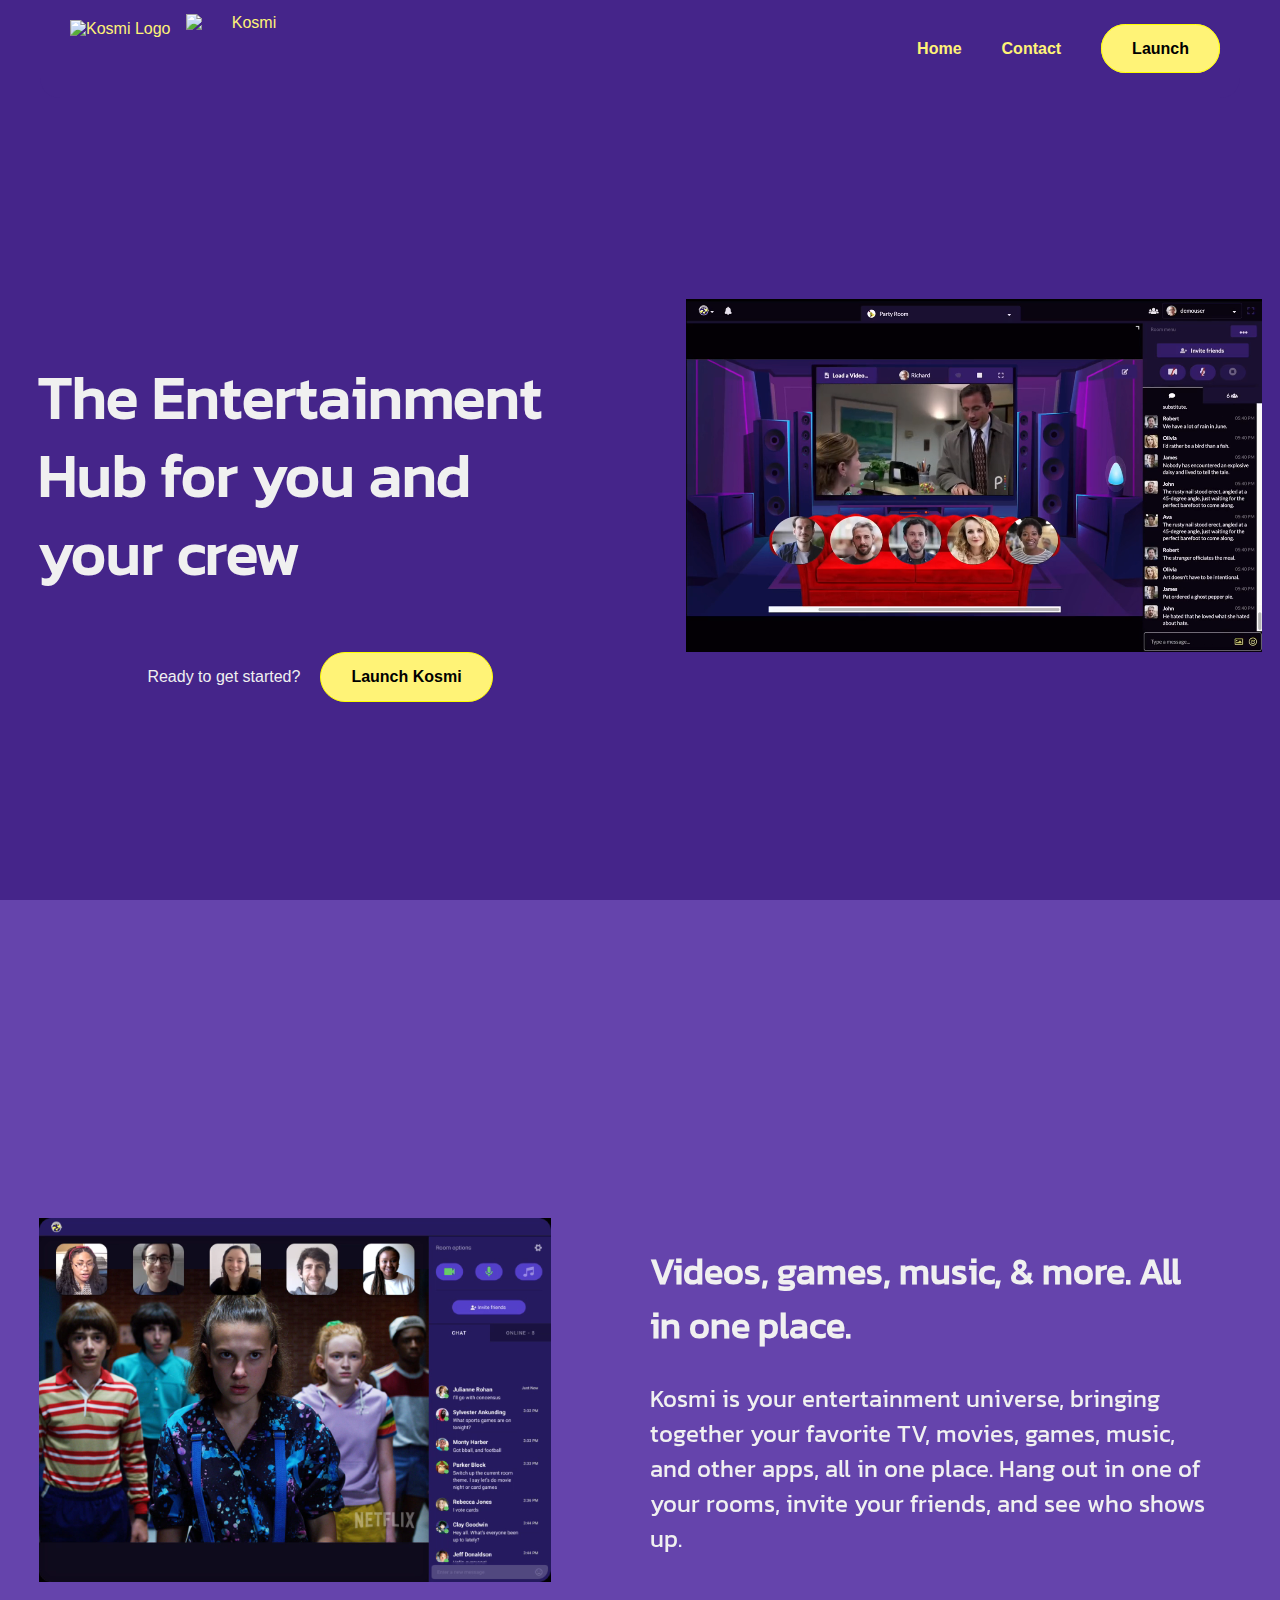
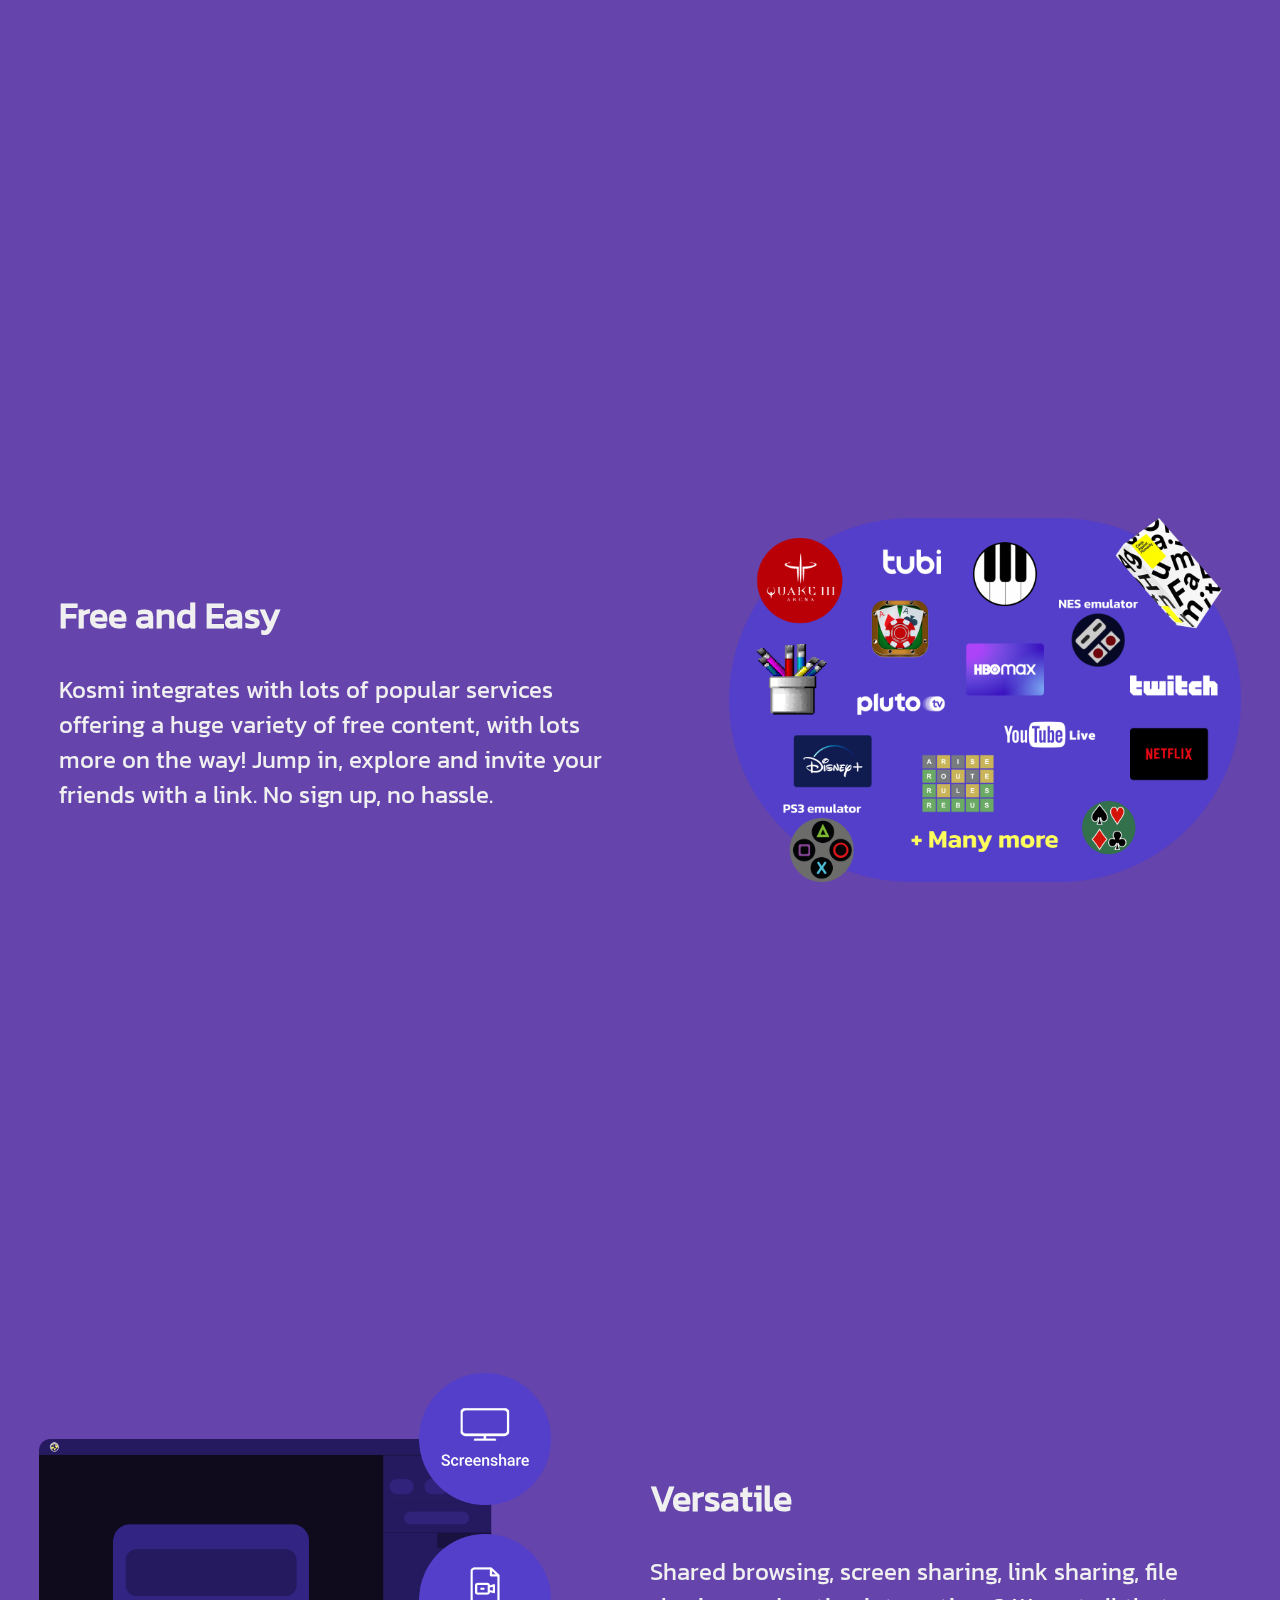
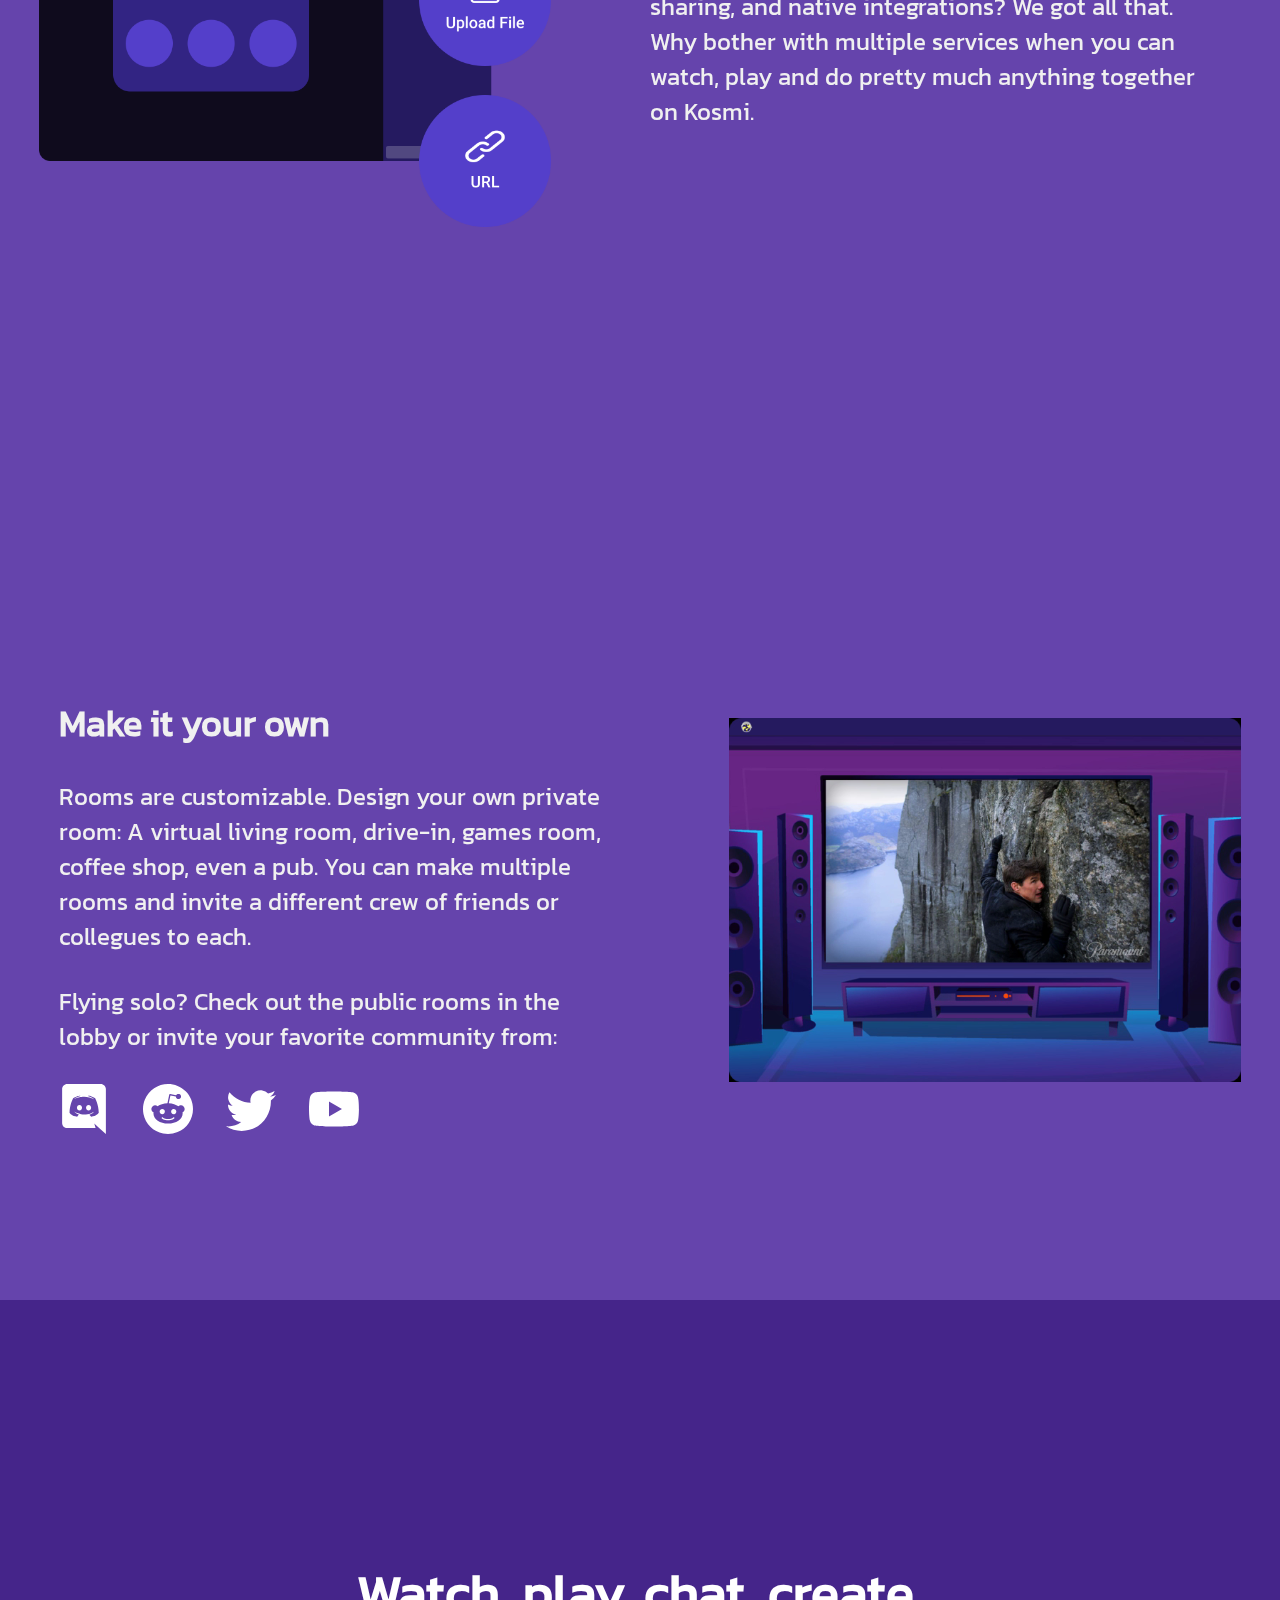
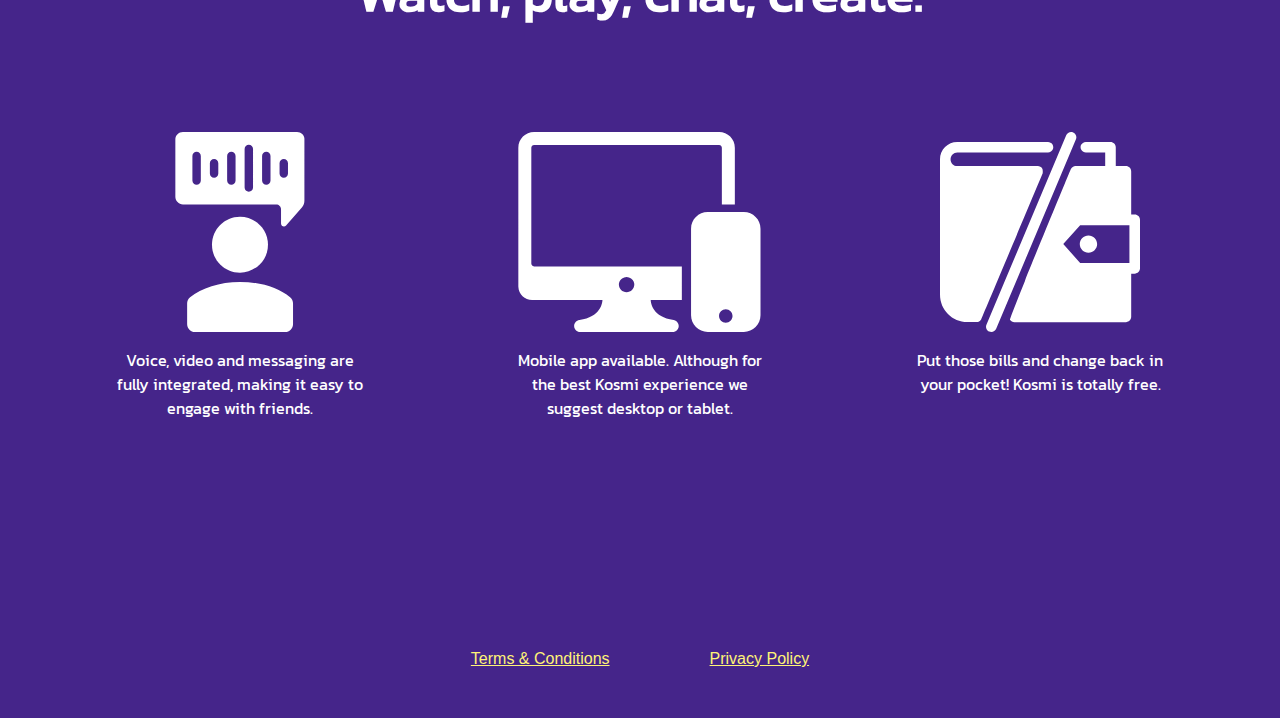
==== index.html @ 39994e56 "add campaign tracking" ====
<!doctype html>
<html lang="en">

<head>
    <meta charset="utf-8">
    <meta name="viewport" content="width=device-width,initial-scale=1,maximum-scale=1" />
    <title>Kosmi</title>
    <link rel="icon" type="image/svg" href="assets/favicon.png" />
    <meta name="description" content="Online Hangouts Made Easy" />
    <meta property="og:url"                content="https://kosmi.io/" />
    <meta property="og:title"              content="Kosmi - Online Hangouts Made Easy" />
    <meta property="og:description"        content="Watch videos together, play games, or simply chat with friends or strangers all from within your browser!" />
    <meta property="og:image"              content="https://kosmi.io/assets/kosmisocial.png" />
    <script>
        window.onresize = function() {
            let vh = window.innerHeight * 0.01;
            document.documentElement.style.setProperty('--vh', `${vh}px`);
        }
        window.onresize();
    </script>

    <link href="style.css" rel="stylesheet">
</head>

<body>
    <header>
        <a href="/#main" class="logoWrapper">
        <img class="logo" src="assets/kosmihead.svg" alt="Kosmi Logo"/>
        <img class="logoText" src="assets/kosmitext.svg" alt="Kosmi"/>
    </a>
        <nav>
            <ul>
                <li class="hiddenMobile">
                    <a href="/#main">Home</a>
                </li>
                <li class="hiddenMobile">
                    <a href="/#contactScreen">Contact</a>
                </li>
                <li class="launchItem">
                    <a class="launchButton" rel="nofollow noopener" href="https://app.kosmi.io/">Launch</a>
                </li>
            </ul>
        </nav>
    </header>
    <section id="main">
      <div class="headerPlaceholder"></div>

      <div class="container">
        <div class="hero">
          <div class="sectionText">
            <h1>The Entertainment Hub for you and your crew</h1>
          </div>
          <video loop="true" autoplay playsinline muted src="/demo.mp4"></video>
        </div>

        <div class="getStarted">
          <div>
            <div>Ready to get started?</div>
            <a class="launchButton hiddenMobile" rel="nofollow noopener" href="https://app.kosmi.io/">Launch Kosmi</a>
          </div>
          <div></div>
        </div>
      </div>

    </section>

    <section class="info">
      <div class="headerPlaceholder"></div>

      <div class="container">
          <video loop="true" autoplay playsinline muted src="/assets/allinoneplace.mp4"></video>
          <div class="sectionText">
            <h2>Videos, games, music, & more. All in one place.</h2>
            <p>Kosmi is your entertainment universe, bringing together your favorite TV, movies, games, music, and other apps, all in one place. Hang out in one of your rooms, invite your friends, and see who shows up.</p>
          </div>
      </div>

    </section>

    <section class="info">
      <div class="headerPlaceholder"></div>

      <div class="container">
          <div class="sectionText">
            <h2>Free and Easy</h2>
            <p>Kosmi integrates with lots of popular services offering a huge variety of free content, with lots more on the way! Jump in, explore and invite your friends with a link. No sign up, no hassle.</p>
          </div>
          <img src="/assets/freeandeasy.png"/>
      </div>

    </section>

    <section class="info">
      <div class="headerPlaceholder"></div>

      <div class="container">
          <img src="/assets/versatile.png"/>
          <div class="sectionText">
            <h2>Versatile</h2>
            <p>Shared browsing, screen sharing, link sharing, file sharing, and native integrations? We got all that. Why bother with multiple services when you can watch, play and do pretty much anything together on Kosmi.</p>
          </div>
      </div>

    </section>

    <section class="info">
      <div class="headerPlaceholder"></div>

      <div class="container">
          <div class="sectionText">
            <h2>Make it your own</h2>
            <p>Rooms are customizable. Design your own private room: A virtual living room, drive-in, games room, coffee shop, even a pub. You can make multiple rooms and invite a different crew of friends or collegues to each.</p>
            <p>Flying solo? Check out the public rooms in the lobby or invite your favorite community from:</p>
            <div class="socialicons">
              <img src="/assets/discord.svg"/>
              <img src="/assets/reddit.svg"/>
              <img src="/assets/twitter.svg"/>
              <img src="/assets/youtube.svg"/>
            </div>
          </div>
          <video loop="true" autoplay playsinline muted src="/assets/makeityourown.mp4"></video>
      </div>

    </section>

    <section class="info" id="summary">
      <div class="headerPlaceholder"></div>

      <div class="container">
        <h2>Watch, play, chat, create.</h2>
        <div class="watchplaychatcreate">

          <div>
            <img src="/assets/messaging.svg"/>
            <p>Voice, video and messaging are fully integrated, making it easy to engage with friends.</p>
          </div>

          <div>
            <img src="/assets/computer-mobile.svg"/>
            <p>Mobile app available. Although for the best Kosmi experience we suggest desktop or tablet.</p>
          </div>

          <div>
            <img src="/assets/wallet.svg"/>
            <p>Put those bills and change back in your pocket! Kosmi is totally free.</p>
          </div>

        </div>
      </div>

    </section>

   <footer>
                <a class="legalLink" href="https://www.iubenda.com/terms-and-conditions/30233393">Terms & Conditions</a>
                <a class="legalLink" href="https://www.iubenda.com/privacy-policy/30233393/legal">Privacy Policy</a>
   </footer>

<script src="https://cdn.jsdelivr.net/npm/cookieconsent@3/build/cookieconsent.min.js" data-cfasync="false"></script>
<link rel="stylesheet" type="text/css" href="https://cdn.jsdelivr.net/npm/cookieconsent@3/build/cookieconsent.min.css" />

<script>
window.cookieconsent.initialise({
  "palette": {
    "popup": {
      "background": "#23195c"
    },
    "button": {
      "background": "#fff377"
    }
  }
});
</script>
<script async src="https://www.googletagmanager.com/gtag/js?id=UA-55048703-11"></script>
<script>
window.dataLayer = window.dataLayer || [];
function gtag(){dataLayer.push(arguments);}
gtag('js', new Date());
gtag('config', 'UA-55048703-11');
</script>

    <script>
        var c = new URL(location.href).searchParams.get("c");
        if(c) {
          document.querySelectorAll('[href="https://app.kosmi.io/"]').forEach(a => a.href = a.href + "?c=" + c);
        }
    </script>

</body>

</html>
---- style.css ----
/* kanit-regular - latin */
@font-face {
  font-family: 'Kanit';
  font-style: normal;
  font-weight: 400;
  src: url('../fonts/kanit-v11-latin-regular.eot'); /* IE9 Compat Modes */
  src: local(''),
       url('/assets/kanit-v11-latin-regular.eot?#iefix') format('embedded-opentype'), /* IE6-IE8 */
       url('/assets/kanit-v11-latin-regular.woff2') format('woff2'), /* Super Modern Browsers */
       url('/assets/kanit-v11-latin-regular.woff') format('woff'), /* Modern Browsers */
       url('/assets/kanit-v11-latin-regular.ttf') format('truetype'), /* Safari, Android, iOS */
       url('/assets/kanit-v11-latin-regular.svg#Kanit') format('svg'); /* Legacy iOS */
}

*,
*:before,
*:after {
  box-sizing: border-box;
  -moz-box-sizing: border-box;
  -webkit-box-sizing: border-box;
  -ms-box-sizing: border-box;
}

body {
  background-color: #45258a;
  margin: 0;
  padding: 0;
  font-family: roboto, sans-serif;
  min-height: 100%;
  min-width: 100%;
  max-height: 100%;
  max-width: 100%;
}

h1, h2 {
  font-family: 'Kanit', roboto, sans-serif;
  font-weight: 700;
}

section {
  -ms-scroll-snap-type: y mandatory;
  scroll-snap-type: y mandatory;
  height: 100vh;
  height: calc(var(--vh, 1vh) * 100);
}
.merch {
  position: absolute;
  left: 0;
  top: 100px;
  width: 217px;
  height: 51px;
}
.buymeacoffee {
  position: absolute;
  right: 0;
  top: 100px;
  width: 217px;
  height: 51px;
}

a {
  color: #fff377;
}

section {
  min-height: 100vh;
  min-height: calc(var(--vh, 1vh) * 100);
  min-height: -webkit-fill-available;
  display: -webkit-box;
  display: -ms-flexbox;
  display: flex;
  -webkit-box-orient: vertical;
  -webkit-box-direction: normal;
  -ms-flex-direction: column;
  flex-direction: column;
  max-width: 100%;
  text-align: center;
}

.container {
  display: -webkit-box;
  display: -ms-flexbox;
  display: flex;
  margin: auto;
  -webkit-box-align: start;
  -ms-flex-align: start;
  align-items: flex-start; /* new */
  width: 100%;
  flex-direction: column;
}

.container > img,
.container video {
  margin-top: auto;
  margin-bottom: auto;
  margin-right: auto;
}

.container > img.icon {
  max-height: 400px;
}

.container > img,
.container > noscript > img,
.container video {
  width: 40%;
  -webkit-transition: all 1s;
  -o-transition: all 1s;
  transition: all 1s;
  margin: auto;
}

#main .container video {
  width: 45%;
  -webkit-transition: all 1s;
  -o-transition: all 1s;
  transition: all 1s;
}

.container > noscript {
  width: 45%;
  margin-top: auto;
  margin-bottom: auto;
  margin-left: auto;
}

.container > noscript > img {
  width: 100%;
}

.container > img:hover,
noscript > img:hover {
  -webkit-transform: none !important;
  -ms-transform: none !important;
  transform: none !important;
}

.container {
  flex-direction: row;
}

#main .container {
  flex-direction: column;
}

.sectionText {
  font-family: 'Kanit', roboto, sans-serif;
  text-align: left;
  margin-right: 50px;
  color: #f0f0f0;
  margin-left: auto;
  max-width: 600px;
  width: 50%;
  padding: 20px;
  margin-top: auto;
  margin-bottom: auto;
  -webkit-box-orient: vertical;
  -webkit-box-direction: normal;
  -ms-flex-direction: column;
  flex-direction: column;
  font-size: 24px;
  word-wrap: break-word;
}

.sectionText p {
  margin-top: 10px;
  margin-bottom: 30px;
}

.sectionText h1 {
  font-size: 60px;
  
  line-height: 1.3;
}

.sectionText h1 img {
  width: 42px;
  height: 42px;
  vertical-align: bottom;
  margin: 10px !important;
  margin-bottom: 2px;
}
.sectionText h1 img.youtube {
  height: 30px;
}

.dropdown {
  display: none;
  position: fixed;
  padding-top: 10px;
}
.dropdown ul {
  background-color: green;
  height: 320px;
  margin-top: 0px;
  list-style-type: none;
  padding: 0px;
  width: 150px;
  border-radius: 5px;
  background-color: rgba(0, 0, 0, 0.7);
  overflow: hidden;
}
.dropdown li {
  float: none;
  margin: 0px;
  padding: 6px;
}

.dropdownTrigger:hover .dropdown {
  display: block;
}

img.icon {
  -webkit-transform: none !important;
  -ms-transform: none !important;
  transform: none !important;
  max-width: 300px;
}

.checklist {
  list-style: none;
  padding: 0;
}

.checklist li {
  margin-top: 10px;
  margin-bottom: 20px;
}

.checklist li:before {
  content: "✓";
}

.largeText {
  font-size: 24px;
}

.important {
  font-weight: 700;
  color: #fff377;
}

.lightenBg {
  background-color: rgba(255, 255, 255, 0.05);
}

.darkenBg {
  background-color: rgba(0, 0, 0, 0.15);
}

/* Navbar */

.logoWrapper {
  display: -webkit-box;
  display: -ms-flexbox;
  display: flex;
  -webkit-box-align: center;
  -ms-flex-align: center;
  align-items: center;
  -webkit-box-pack: center;
  -ms-flex-pack: center;
  justify-content: center;
  text-align: center;
  height: 50px;
  text-decoration: none;
}

.logo {
  height: 100%;
  margin-left: 10px;
}

.logoText {
  width: 121px;
  height: 62px;
  margin-left: 15px;
}

.launchButton {
  border: 1px solid yellow;
  border-radius: 30px;
  background-color: #fff377;
  padding: 15px 30px;
  color: black;
  -webkit-transition: all 0.5s ease;
  -o-transition: all 0.5s ease;
  transition: all 0.5s ease;
  text-decoration: none;
  font-weight: 700;
  margin-right: 0px;
}

.launchButton:hover {
  background: none;
  border: 1px solid #fff377;
  color: #fff377;
}

header {
  width: 100%;
  display: -webkit-box;
  display: -ms-flexbox;
  display: flex;
  padding: 20px;
  max-width: 1200px;
  margin: auto;
  position: fixed;
  top: 0;
  left: 0;
  left: 50%;
  -webkit-transform: translate3d(-50%, 0px, 1000px);
  transform: translate3d(-50%, 0px, 1000px);
  z-index: 1000;
  background-color: #45258A;
  border-bottom-left-radius: 20px;
  border-bottom-right-radius: 20px;
}

.headerPlaceholder {
  height: 100px;
}

nav {
  display: -webkit-box;
  display: -ms-flexbox;
  display: flex;
  margin: auto;
  margin-right: 0px;
}

nav > ul {
  list-style-type: none;
  display: -webkit-box;
  display: -ms-flexbox;
  display: flex;
  margin: auto;
}

nav > ul li {
  float: left;
  margin: 20px;
}

nav > ul li.launchItem {
  float: left;
  margin-right: 0px;
}

nav > ul li a {
  text-decoration: none;
  font-weight: 700;
  -webkit-transition: all 0.5s ease;
  -o-transition: all 0.5s ease;
  transition: all 0.5s ease;
}

nav > ul li a:hover {
  color: #f7f7f7;
}

/* Screens */

#main {
  background-color: #45258A;
}

.moreBelow {
  color: #fff;
  margin-top: auto;
  margin-bottom: 20px;
  font-size: 32px;
}

#pokerScreen {
  background-color: #102920;
}

#openarenaScreen {
  background-color: #000033;
}

#cowatchScreen {
  background-color: #111;
}

#youtubeScreen {
  background-color: #0c0000;
}

#nesScreen {
  background-color: #342364;
}

.seenOnList {
  list-style-type: none;
  padding: 0;
  display: -webkit-box;
  display: -ms-flexbox;
  display: flex;
  margin: auto;
}
.seenOnList li {
  margin: 10px;
  background-color: #fff;
  padding: 10px;
  border-radius: 5px;
}
.seenOnList img {
  width: 100px !important;
}

ul.contact {
  list-style-type: none;
  padding: 0;
  font-weight: 700;
}
ul.contact li {
  margin: 20px;
  margin-left: 0px;
}
ul.contact li .important {
  display: block;
}
ul.contact li a {
  display: block;
  margin-top: 10px;
}

/* Mobile */

@media (max-width: 825px) {
  .sectionText {
    margin-left: 20px;
    padding: 20px;
  }

  .container img {
    width: 50%;
  }

  .container noscript {
    width: 50%;
  }

  .container noscript img {
    width: 100%;
  }

  .launchButton {
    padding: 10px;
  }
}

@media (max-width: 800px) {
  .container .getStarted {
    display: none;
  }
  .container, .hero {
    -webkit-box-orient: vertical !important;
    -webkit-box-direction: reverse !important;
    -ms-flex-direction: column-reverse !important;
    flex-direction: column-reverse !important;
    text-align: center;
  }

  .container img,
  .container video {
    width: 80% !important;
    margin: auto !important;
    -webkit-transform: none !important;
    -ms-transform: none !important;
    transform: none !important;
  }

  .container noscript {
    width: 80%;
    margin: auto !important;
  }

  .container noscript img {
    width: 100%;
  }

  .hiddenMobile {
    display: none;
  }

  .logoWrapper {
    height: 25px;
    margin-top: auto;
    margin-bottom: auto;
    padding-left: 25px;
  }

  .logoText {
    width: 68px;
    height: 32px;
  }

  li {
    padding: 0 20px 0 0;
  }

  header {
    padding: 0px;
  }

  .headerPlaceholder {
    height: 58px;
  }

  .largeText {
    font-size: 18px !important;
  }

  .sectionText {
    width: 100%;
    margin: auto !important;
  }
  .seenOnList img {
    width: 50px !important;
  }
  img.icon {
    max-width: 150px !important;
    max-height: 150px !important;
  }
  #summary {
    display: none;
  }
}

@media (max-width: 950px) {
  #main h1 {
    font-size: 42px;
  }
}

@media (max-height: 800px) {
  .container h1 {
    margin-top: 0px !important;
  }
  .container,
  .sectionText {
    padding-top: 0px !important;
  }
  .sectionText {
    font-size: 18px;
  }
}

#buymeacoffee2 {
  position: relative;
  display: block;
  top: 0px;
}

footer {
  display: flex;
  align-items: center;
  justify-content: center;
}

.legalLink {
  display: inline-block;
  margin: 50px;
}

.hero {
  display:flex;
}

.getStarted {
  display:flex;
  width: 100%;
  color: #f0f0f0;
}

.getStarted > * {
  flex: 1;
  display: flex;
  align-items: center;
  justify-content: center;
}

.getStarted a {
  margin-left: 20px;
}

.info {
  background-color: #6544AC;
}

.socialicons {
    display: flex;
    width: 100%;
    justify-content: space-between;
    max-width: 300px;
}

.socialicons img {
  width: 50px !important;
}

#summary {
  color: #fff;
  background-color: #45258A;
}

#summary h2 {
  margin: auto;
  font-size: 52px;
  background-color; 
  margin-bottom: 0px;
}

#summary .container{
  flex-direction: column;
  justify-content: space-between;
  height: 100%;
}

.watchplaychatcreate {
  font-family: 'Kanit', roboto, sans-serif;
  display: flex;
  flex-direction: row;
  margin: auto;
  margin-top: 100px;
  width: 100%;
  justify-content: space-around;
  max-width: 1200px;
}

.watchplaychatcreate img {
  height: 200px;
}

.watchplaychatcreate p {
  max-width: 250px;
}

.watchplaychatcreate > div {
  display:flex;
  flex-direction: column;
  max-width: 450px;
}
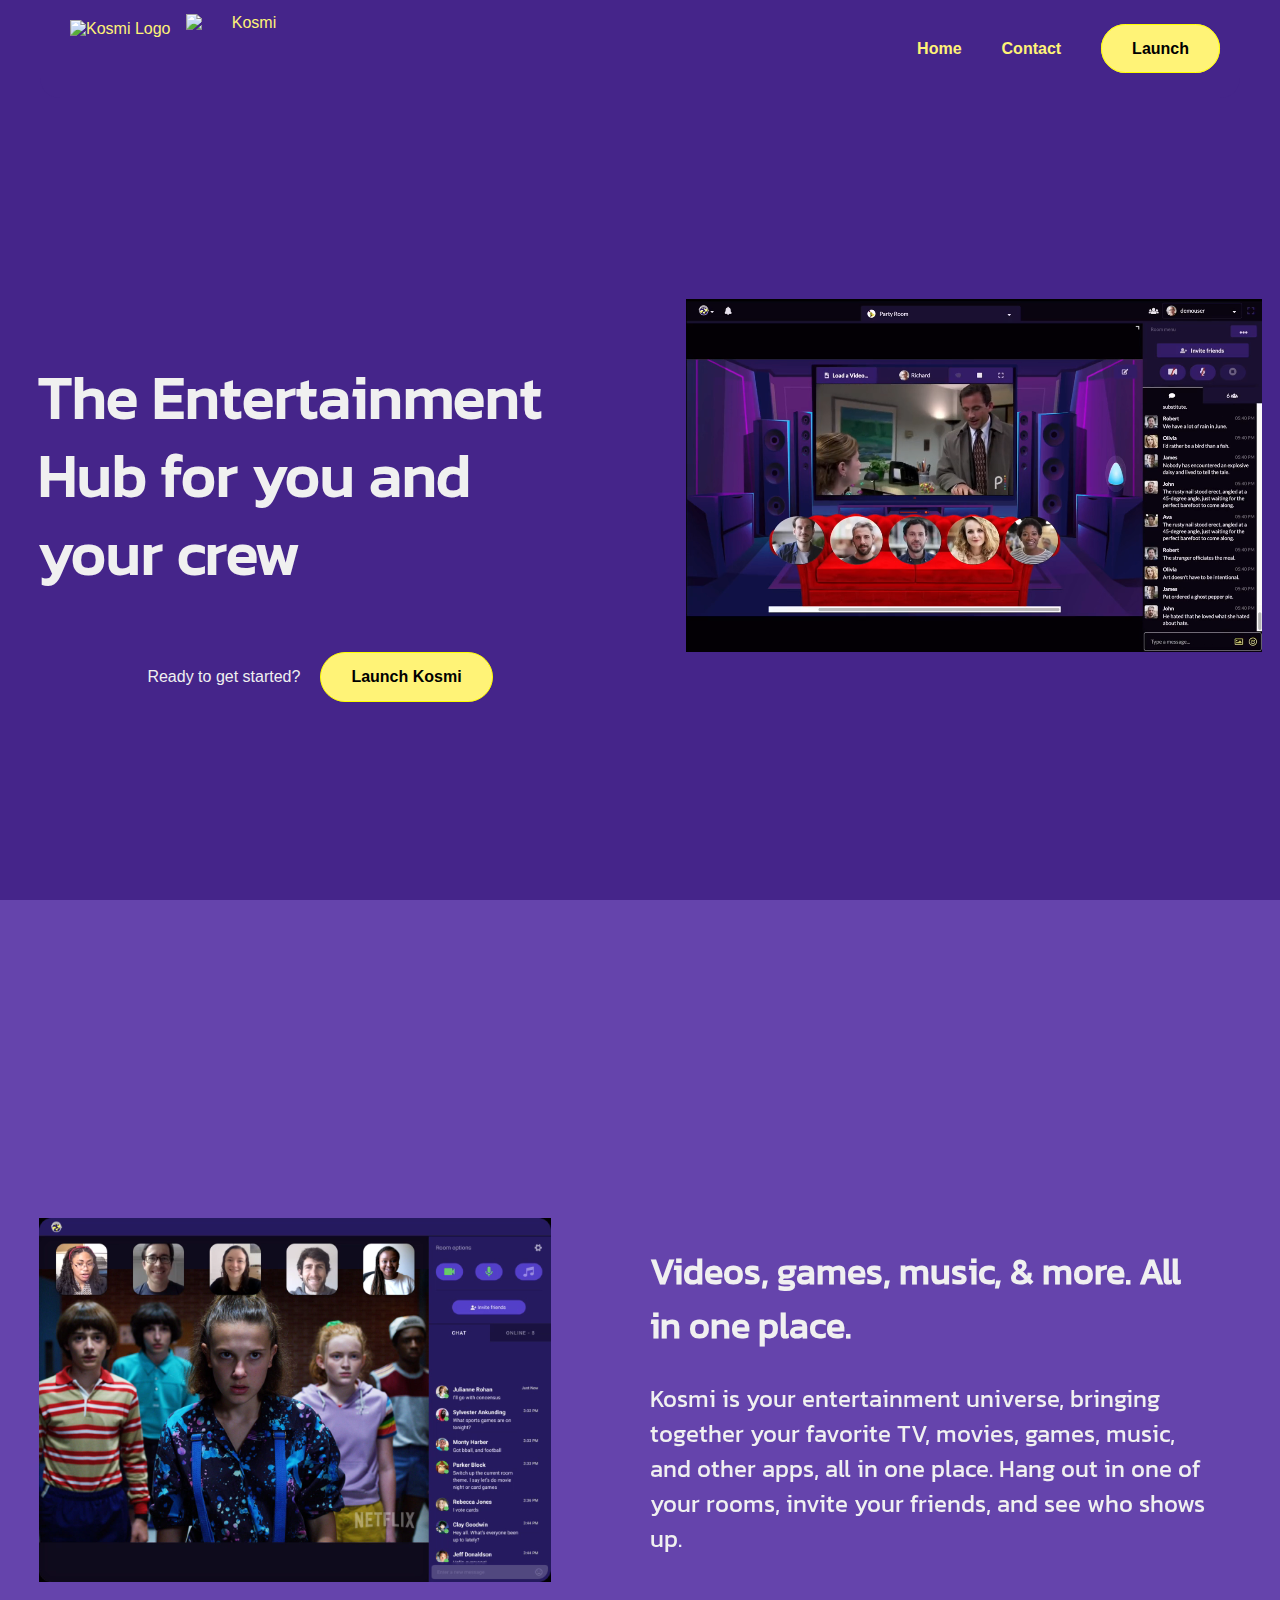
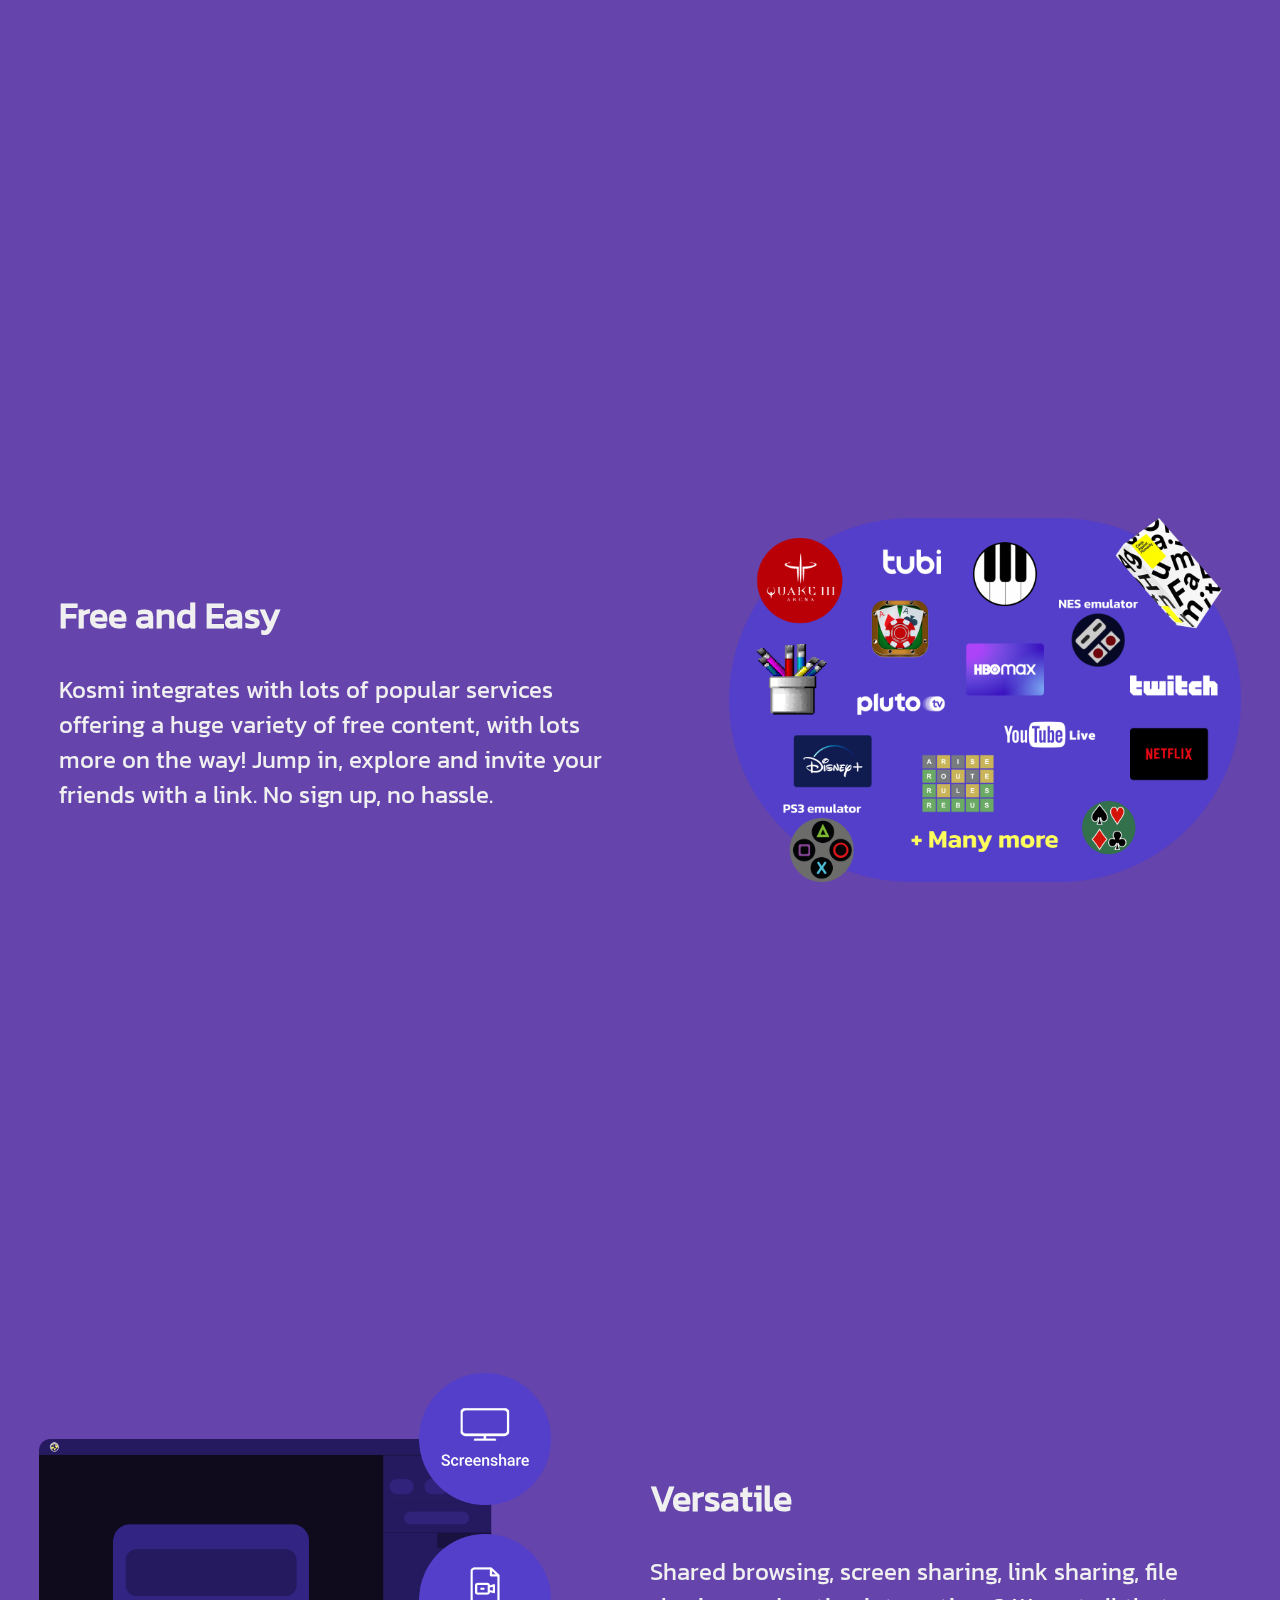
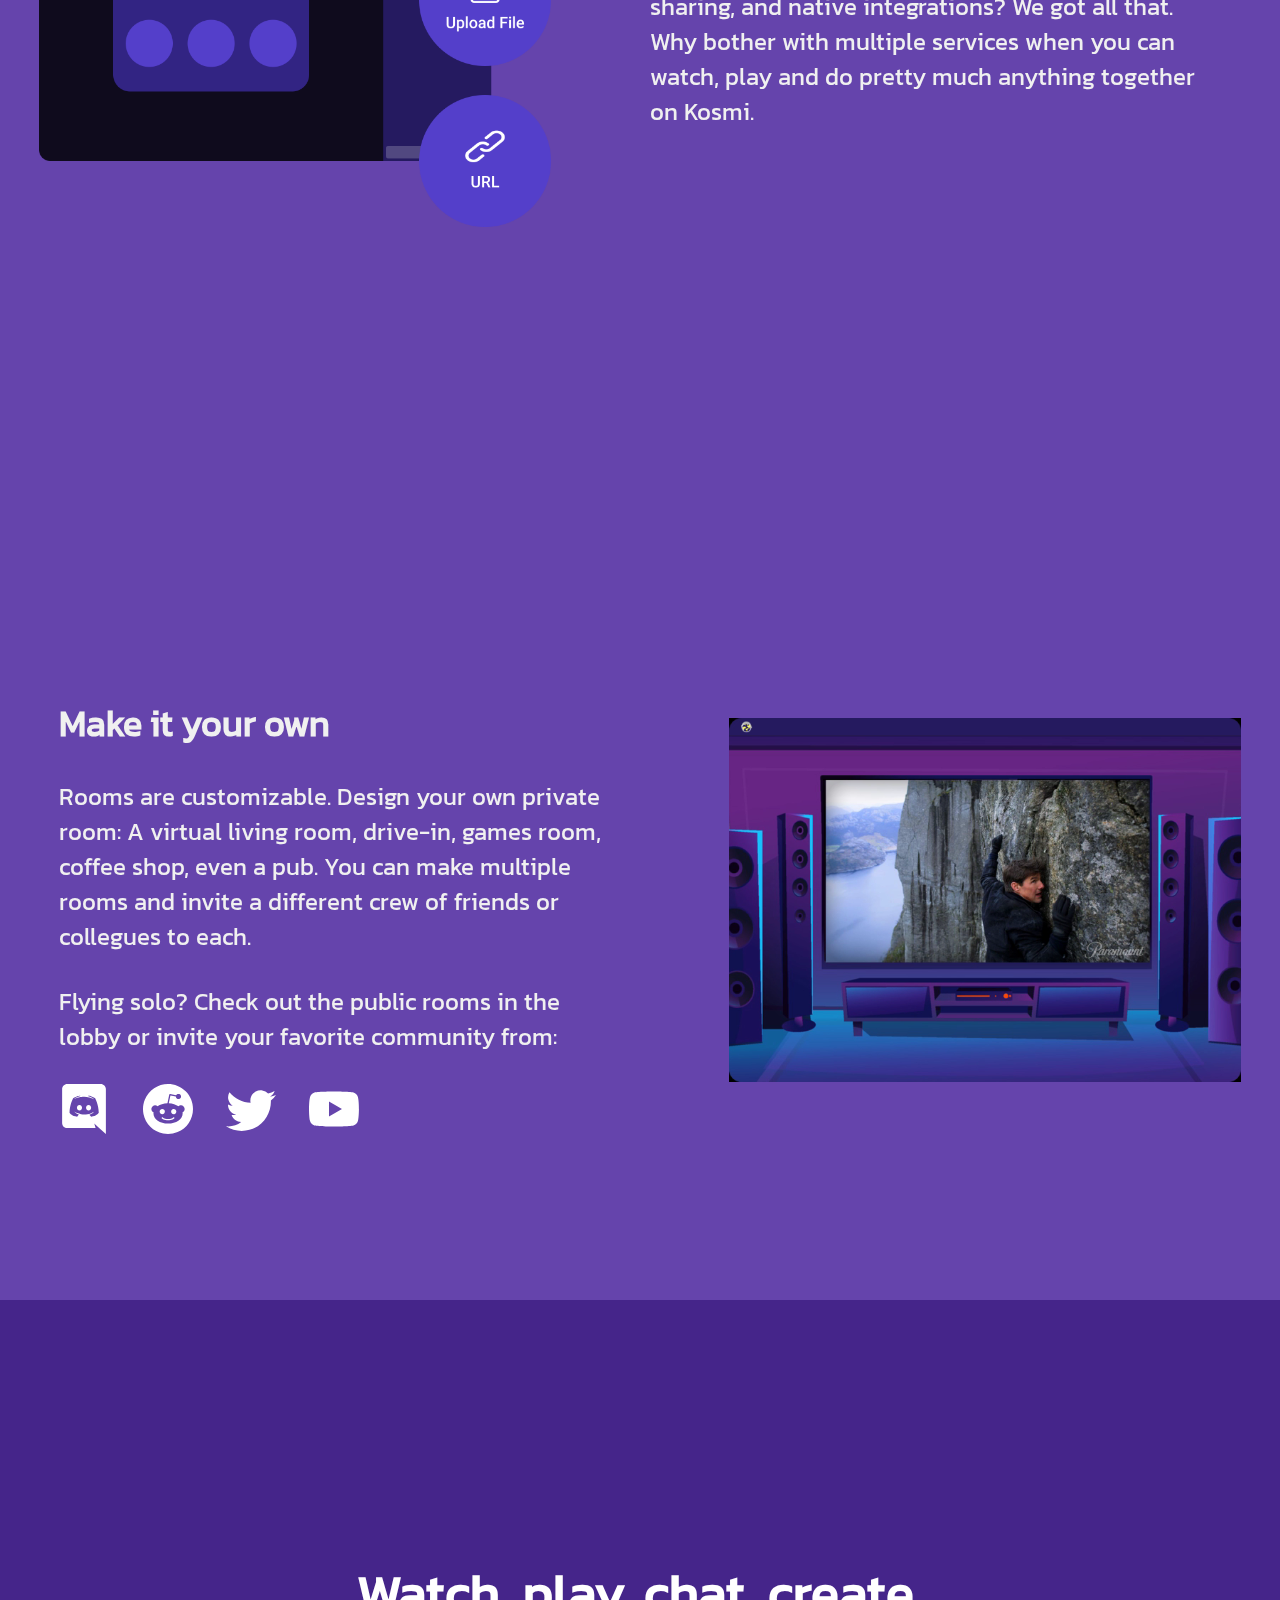
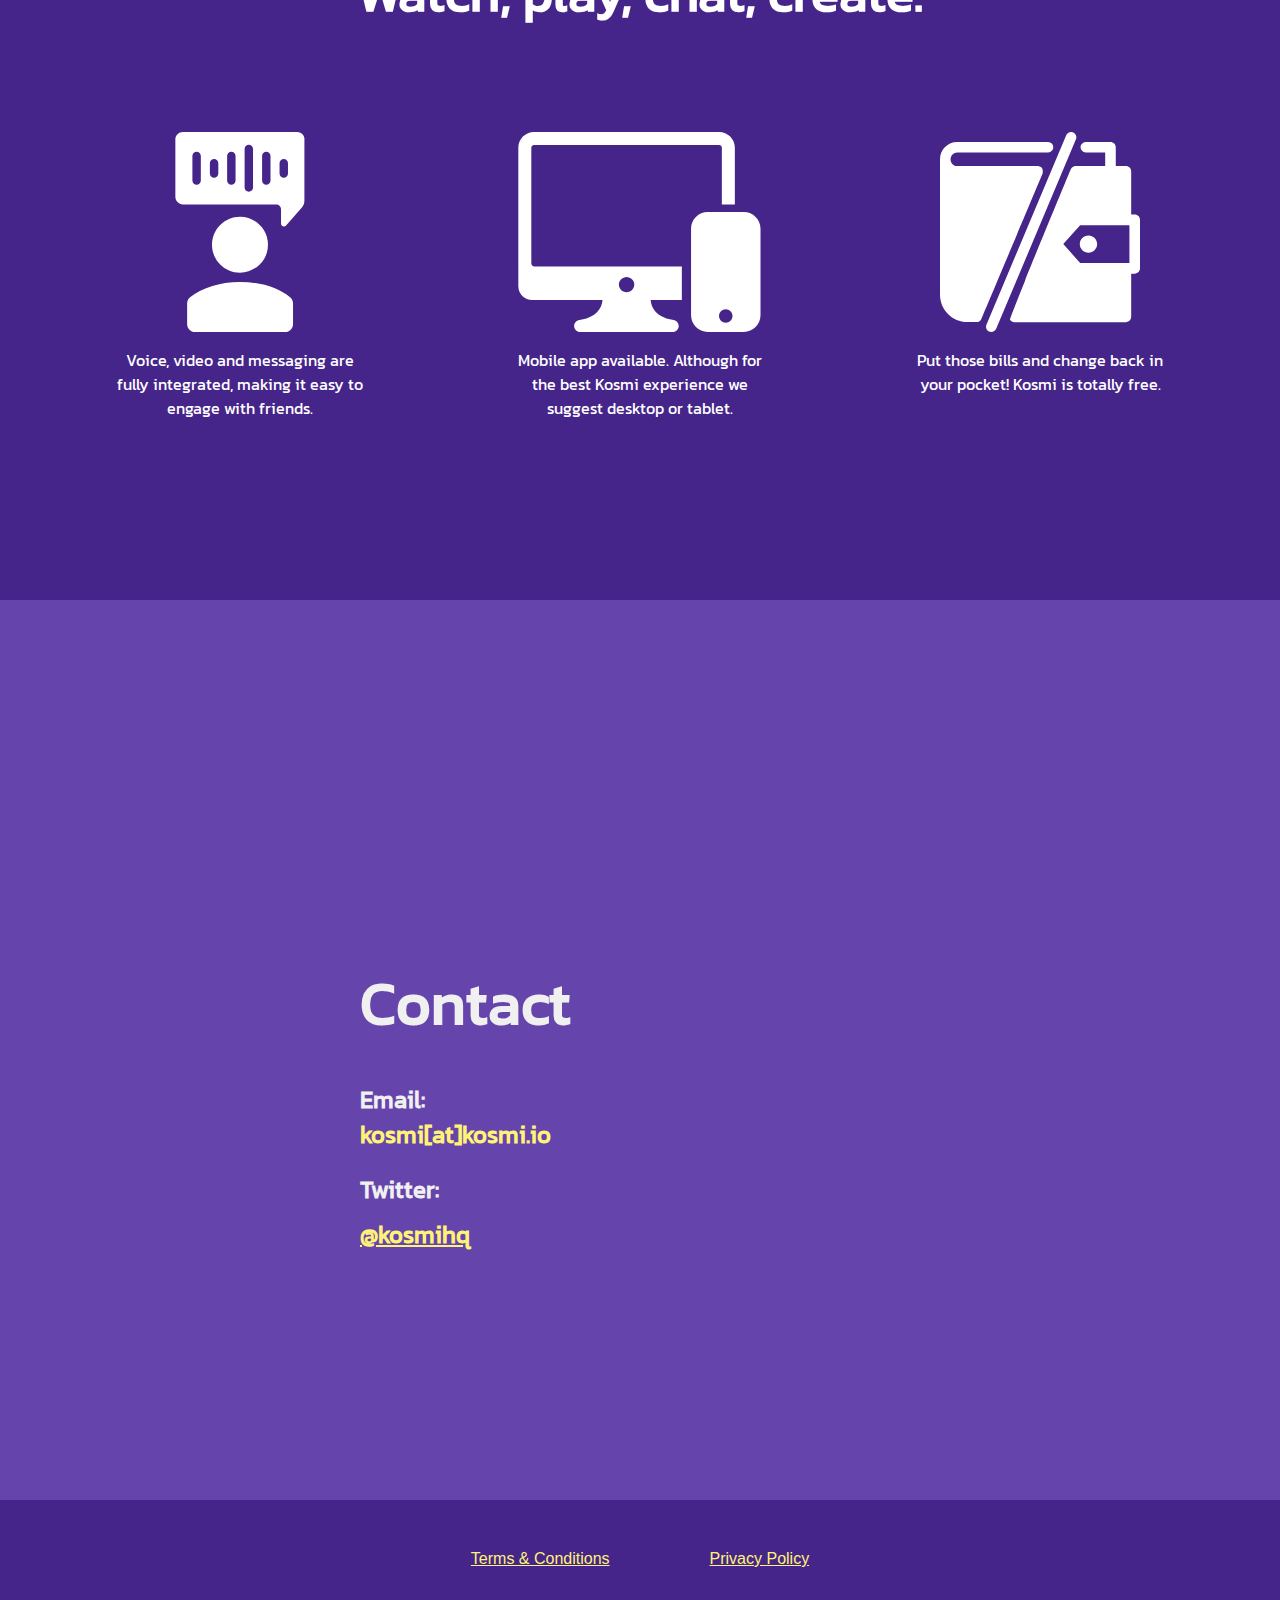
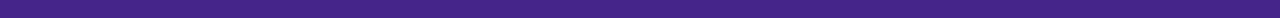
==== commit f276f805: "add contact screen" ====
--- a/index.html
+++ b/index.html
@@ -149,6 +149,20 @@
       </div>
 
     </section>
+    <section class="info" id="contactScreen">
+      <div class="headerPlaceholder"></div>
+
+      <div class="container">
+          <div class="sectionText">
+				               <h1>Contact</h1>
+				               <ul class="contact">
+			                   <li>Email: <span class="important">kosmi[at]kosmi.io</span></li>
+					                   <li>Twitter: <a href="https://twitter.com/kosmihq">@kosmihq</a></li>
+					               </ul>
+          </div>
+      </div>
+
+    </section>
 
    <footer>
                 <a class="legalLink" href="https://www.iubenda.com/terms-and-conditions/30233393">Terms & Conditions</a>
--- a/style.css
+++ b/style.css
@@ -162,6 +162,11 @@
   word-wrap: break-word;
 }
 
+#contactScreen .sectionText{
+  width: 100%;
+  margin: auto;
+}
+
 .sectionText p {
   margin-top: 10px;
   margin-bottom: 30px;
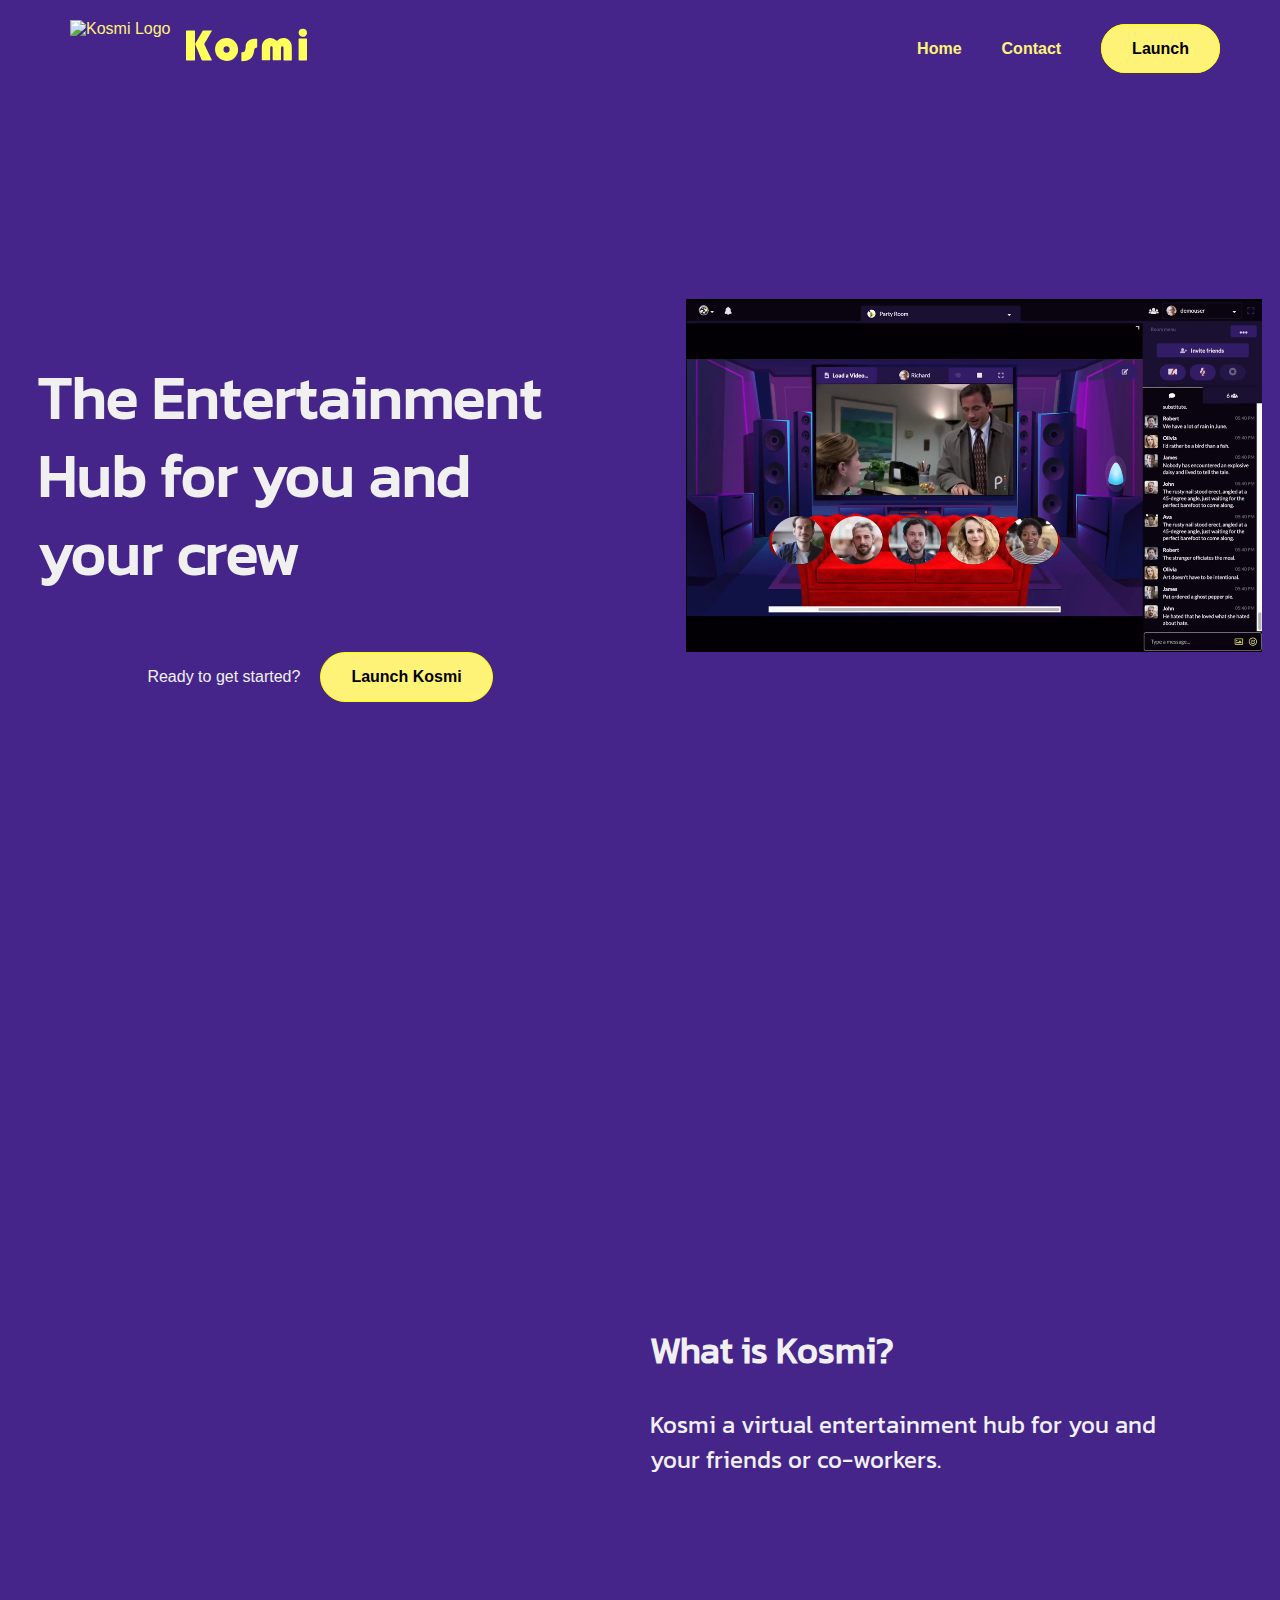
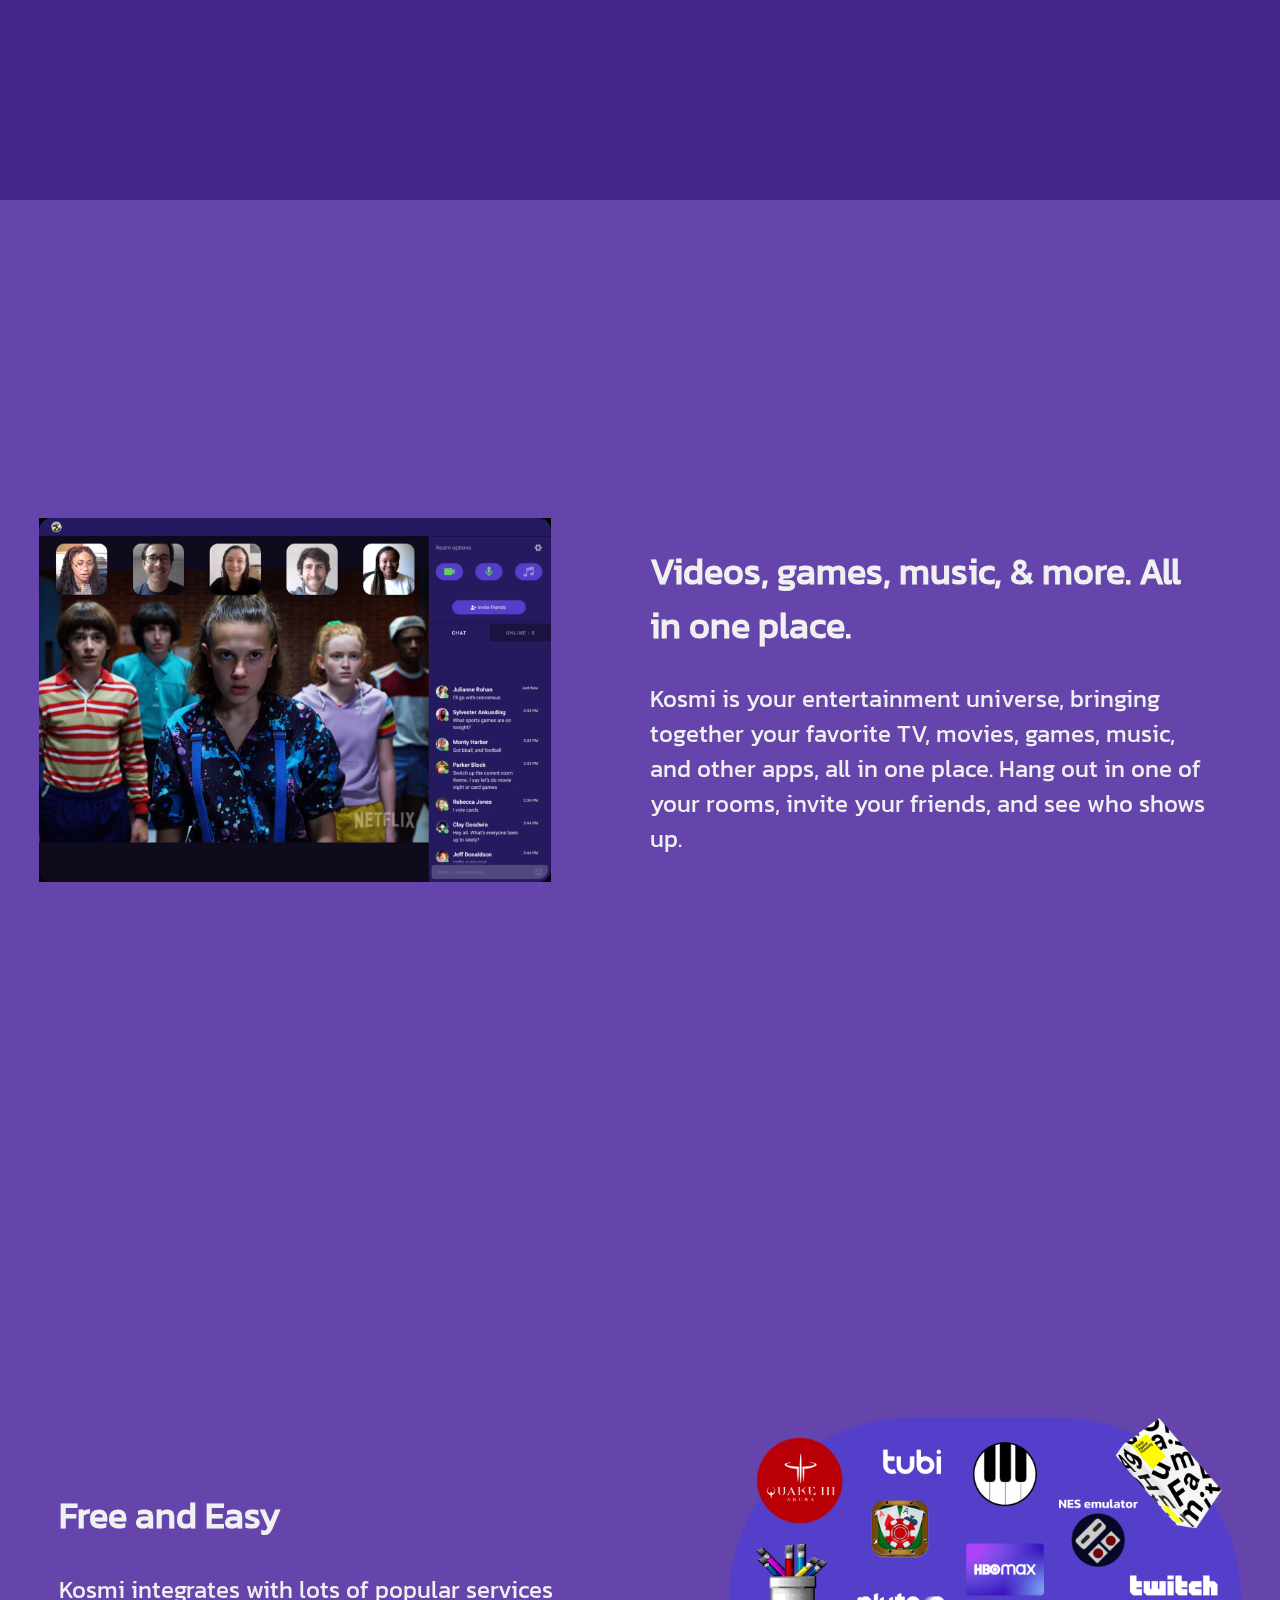
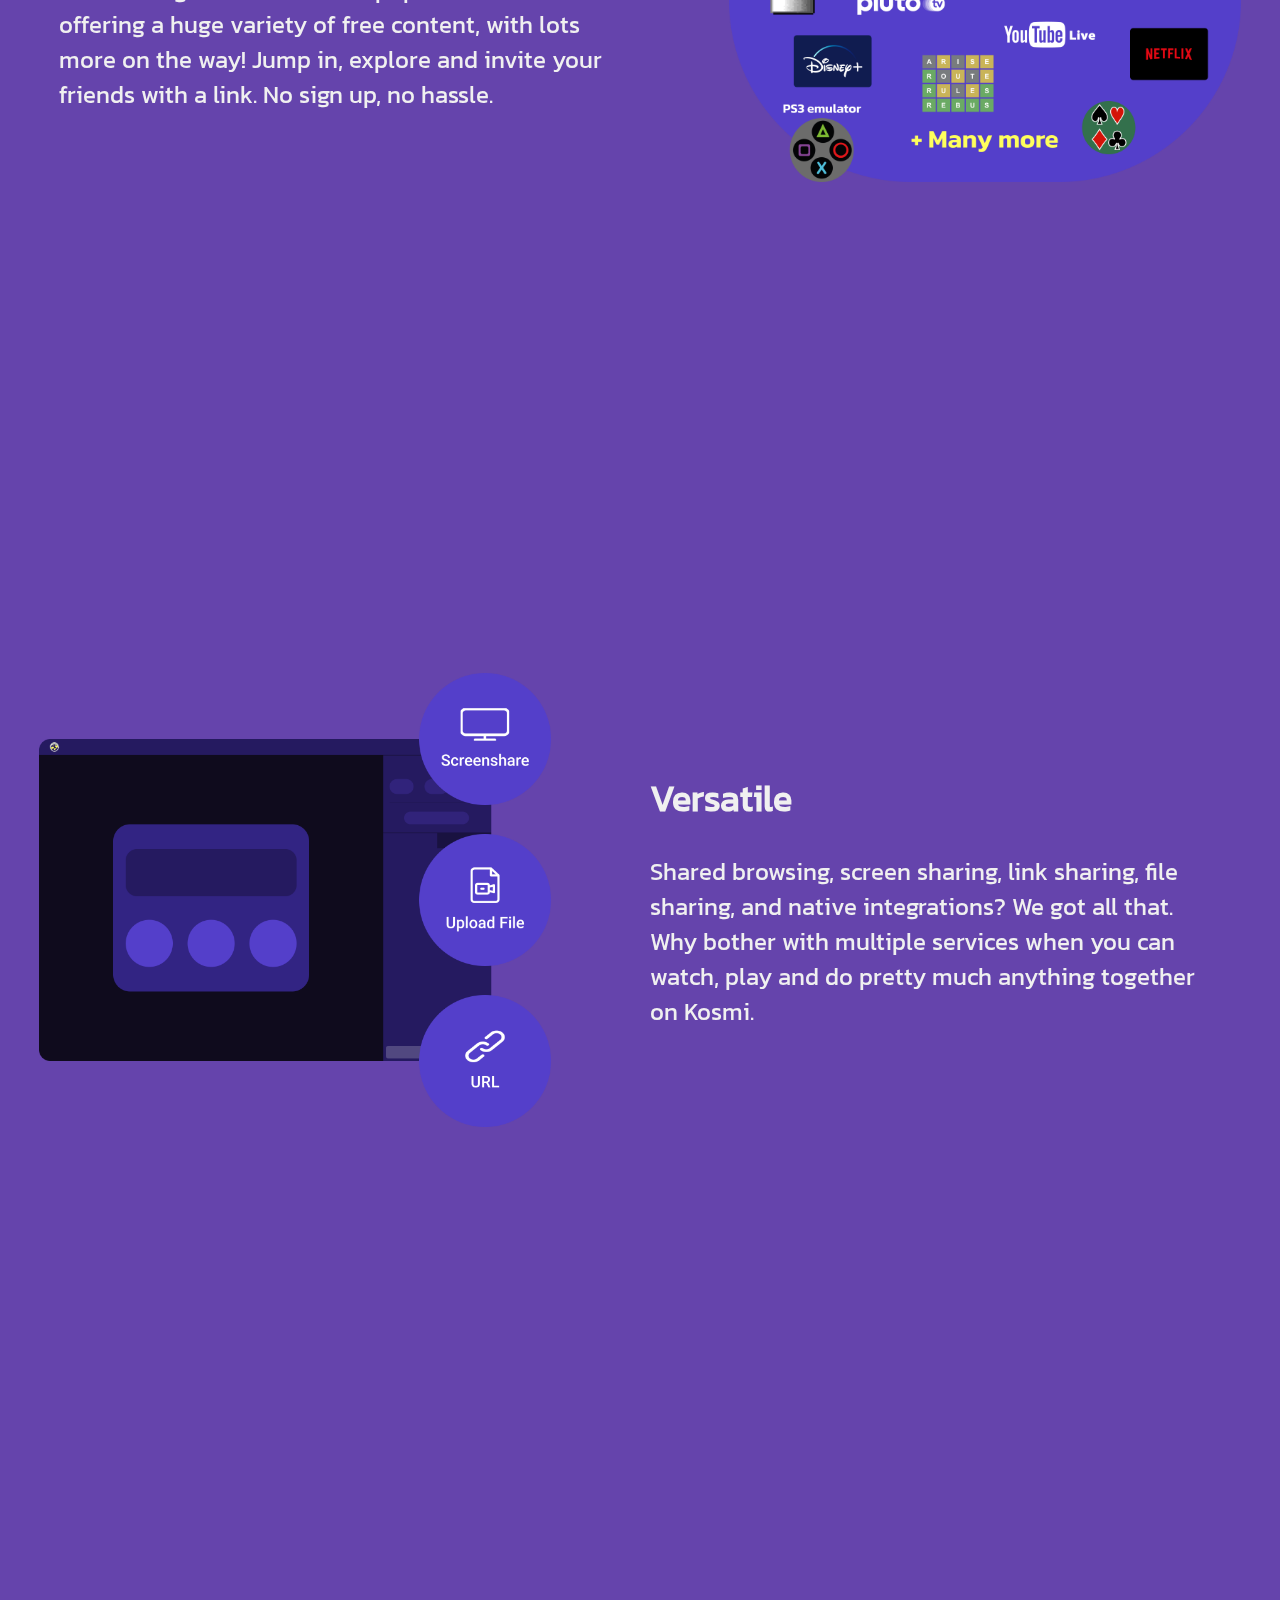
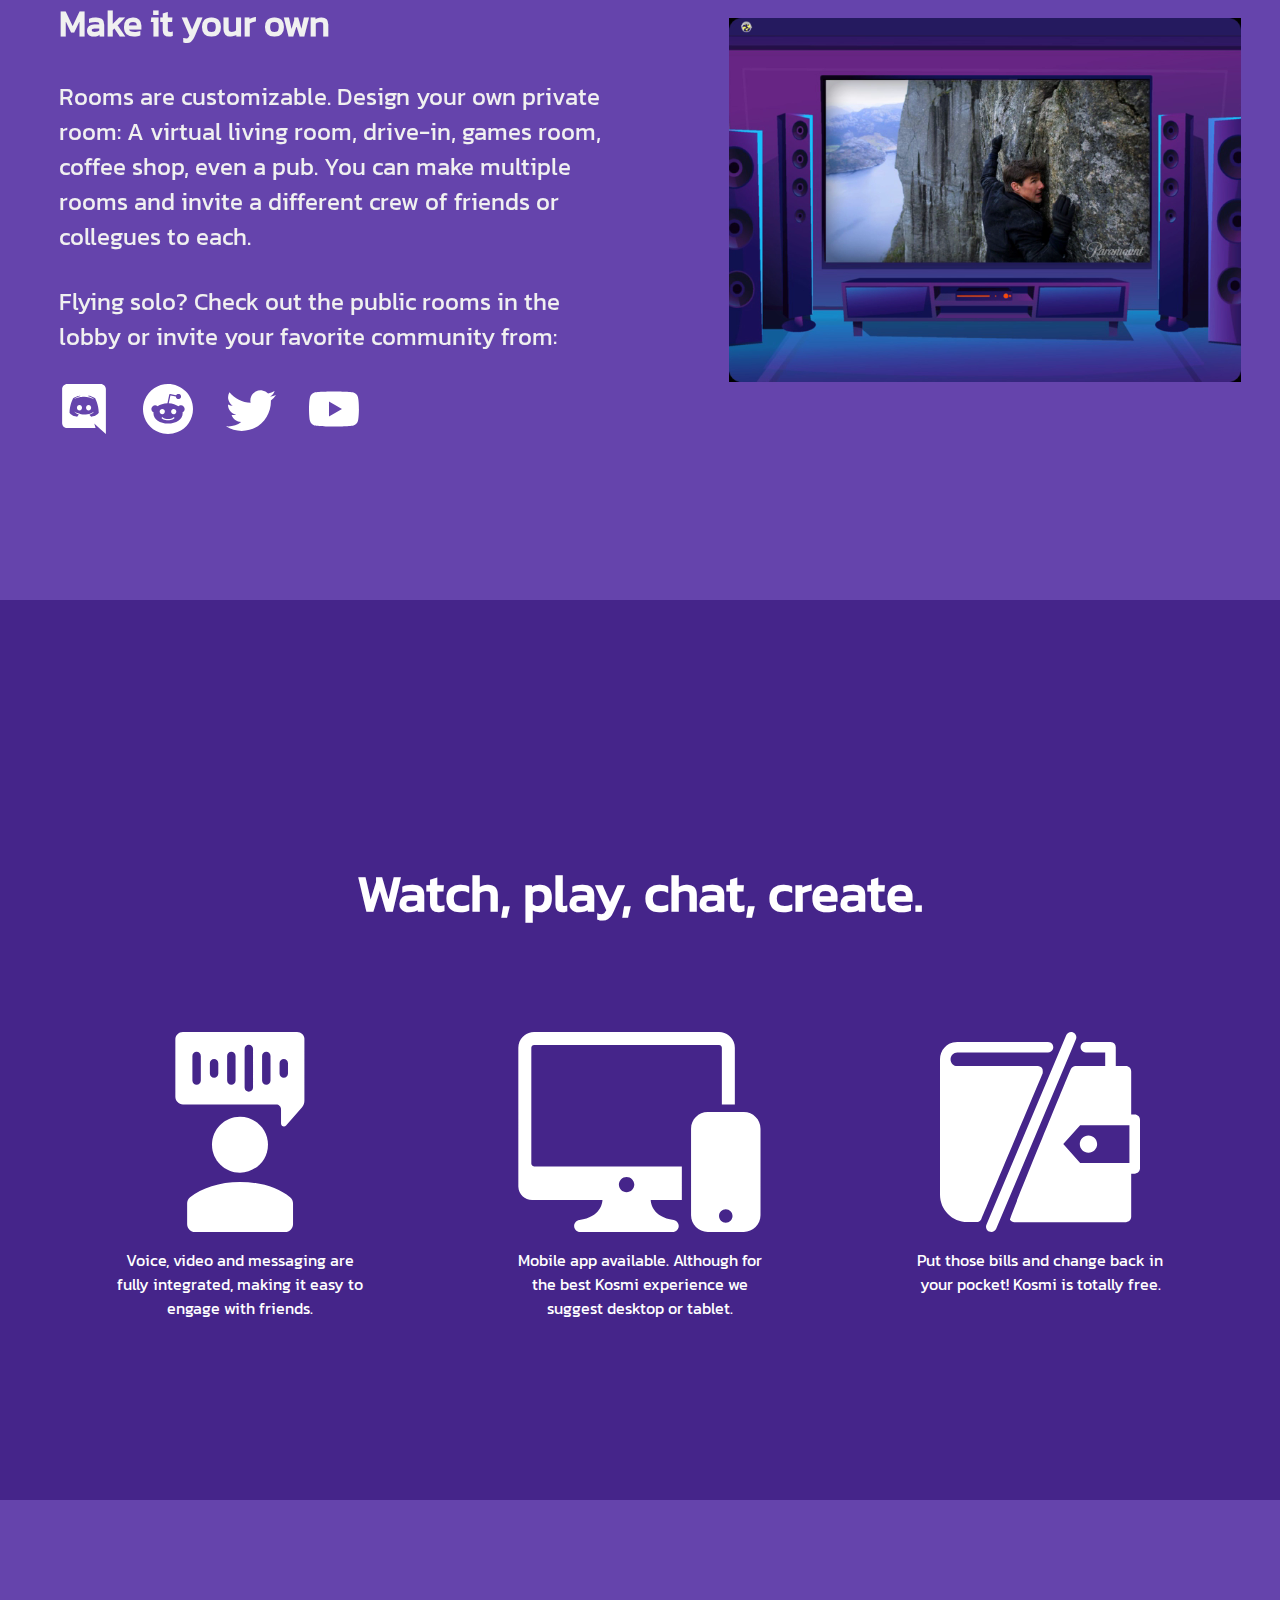
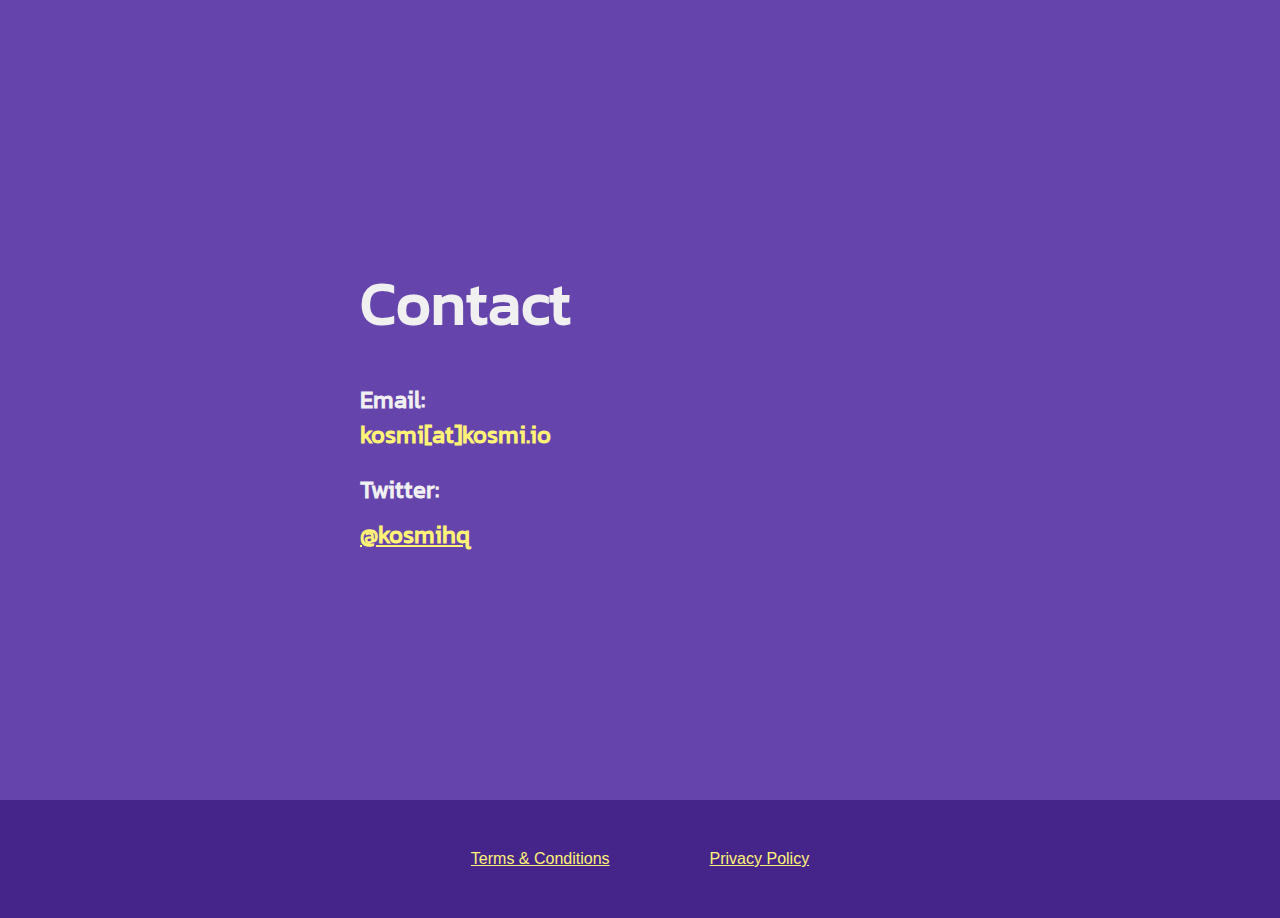
==== commit 44e22814: "add promo video" ====
--- a/index.html
+++ b/index.html
@@ -64,6 +64,19 @@
 
     </section>
 
+    <section class="mainextender">
+      <div class="headerPlaceholder"></div>
+
+      <div class="container">
+<iframe src="https://www.youtube.com/embed/OBxsBBKoWcs" frameborder="0" allow="accelerometer; autoplay; clipboard-write; encrypted-media; gyroscope; picture-in-picture" allowfullscreen></iframe>
+          <div class="sectionText">
+            <h2>What is Kosmi?</h2>
+            <p>Kosmi a virtual entertainment hub for you and your friends or co-workers.</p>
+          </div>
+      </div>
+
+    </section>
+
     <section class="info">
       <div class="headerPlaceholder"></div>
 
--- a/style.css
+++ b/style.css
@@ -89,8 +89,13 @@
   flex-direction: column;
 }
 
+.container iframe {
+  height: 360px;
+}
+
 .container > img,
-.container video {
+.container video,
+.container iframe {
   margin-top: auto;
   margin-bottom: auto;
   margin-right: auto;
@@ -102,7 +107,8 @@
 
 .container > img,
 .container > noscript > img,
-.container video {
+.container video,
+.container iframe {
   width: 40%;
   -webkit-transition: all 1s;
   -o-transition: all 1s;
@@ -365,7 +371,7 @@
 
 /* Screens */
 
-#main {
+#main, .mainextender {
   background-color: #45258A;
 }
 
@@ -469,7 +475,8 @@
   }
 
   .container img,
-  .container video {
+  .container video,
+  .container iframe {
     width: 80% !important;
     margin: auto !important;
     -webkit-transform: none !important;
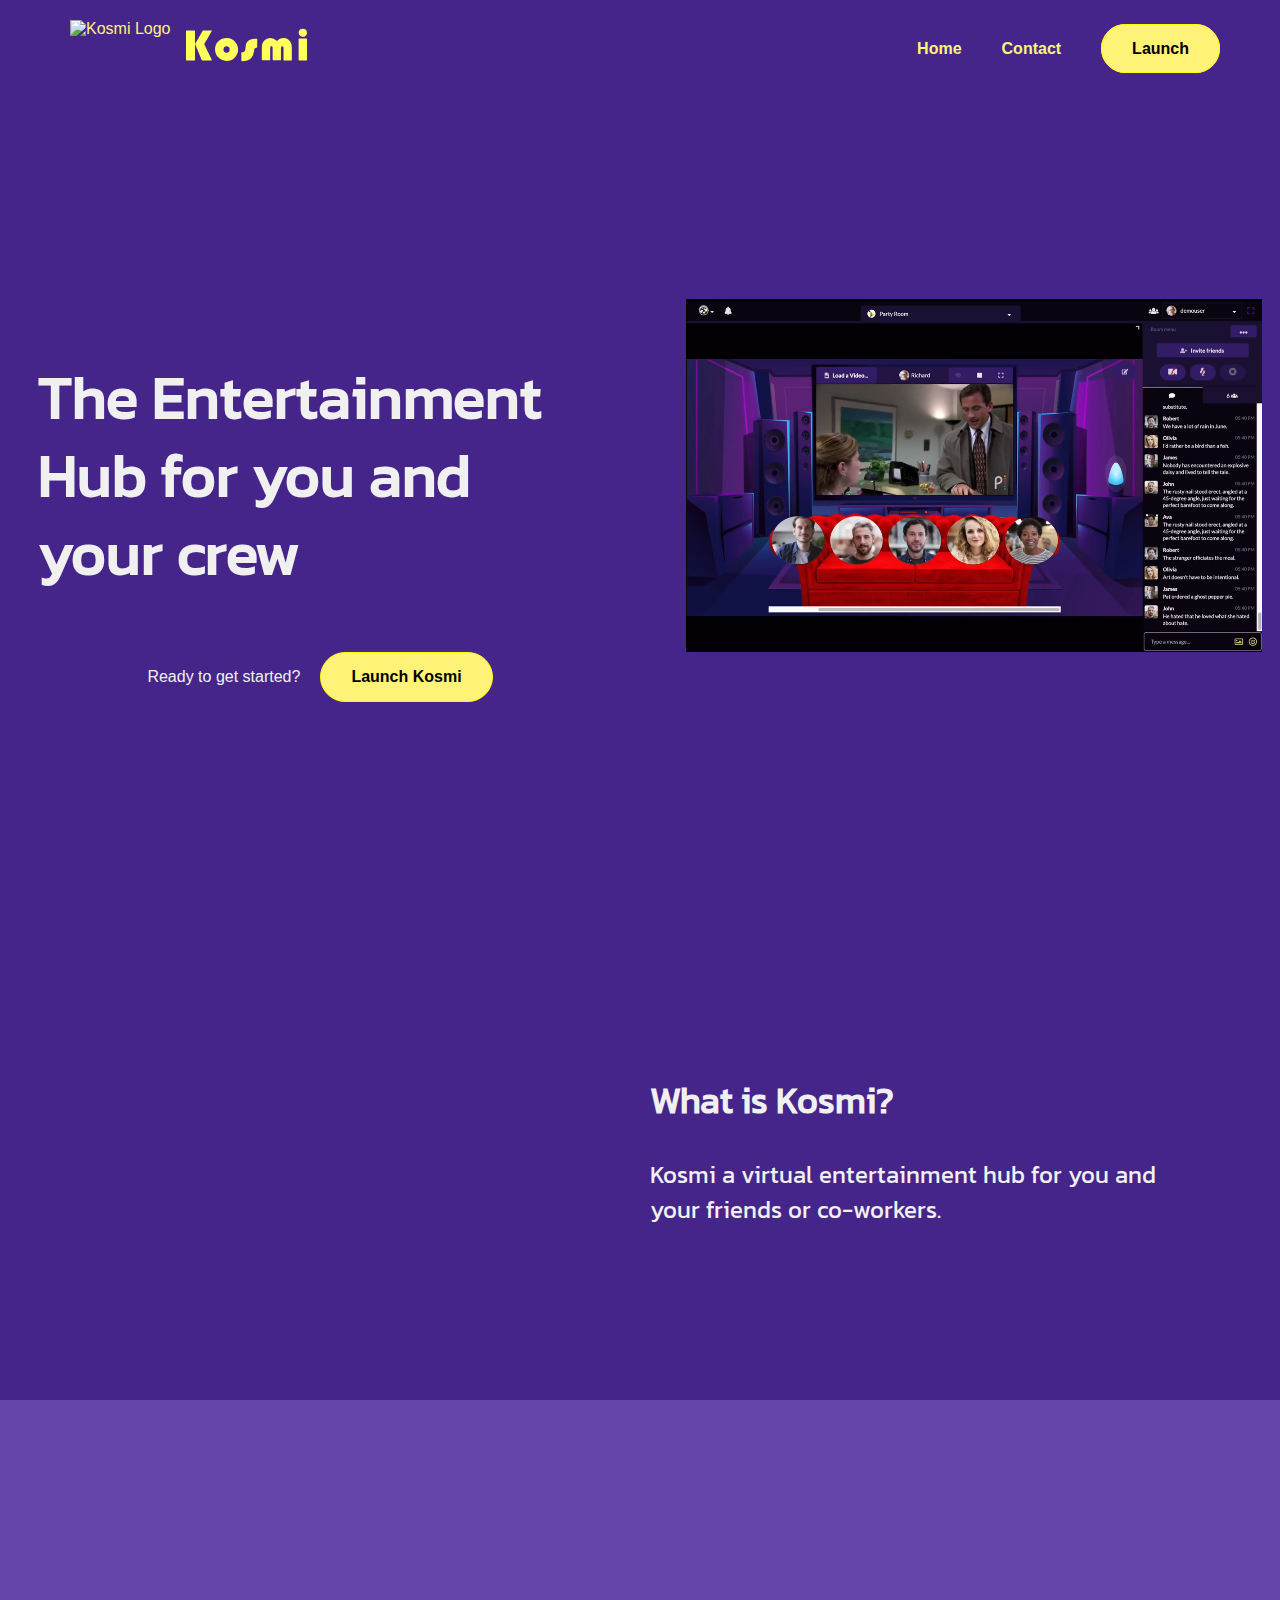
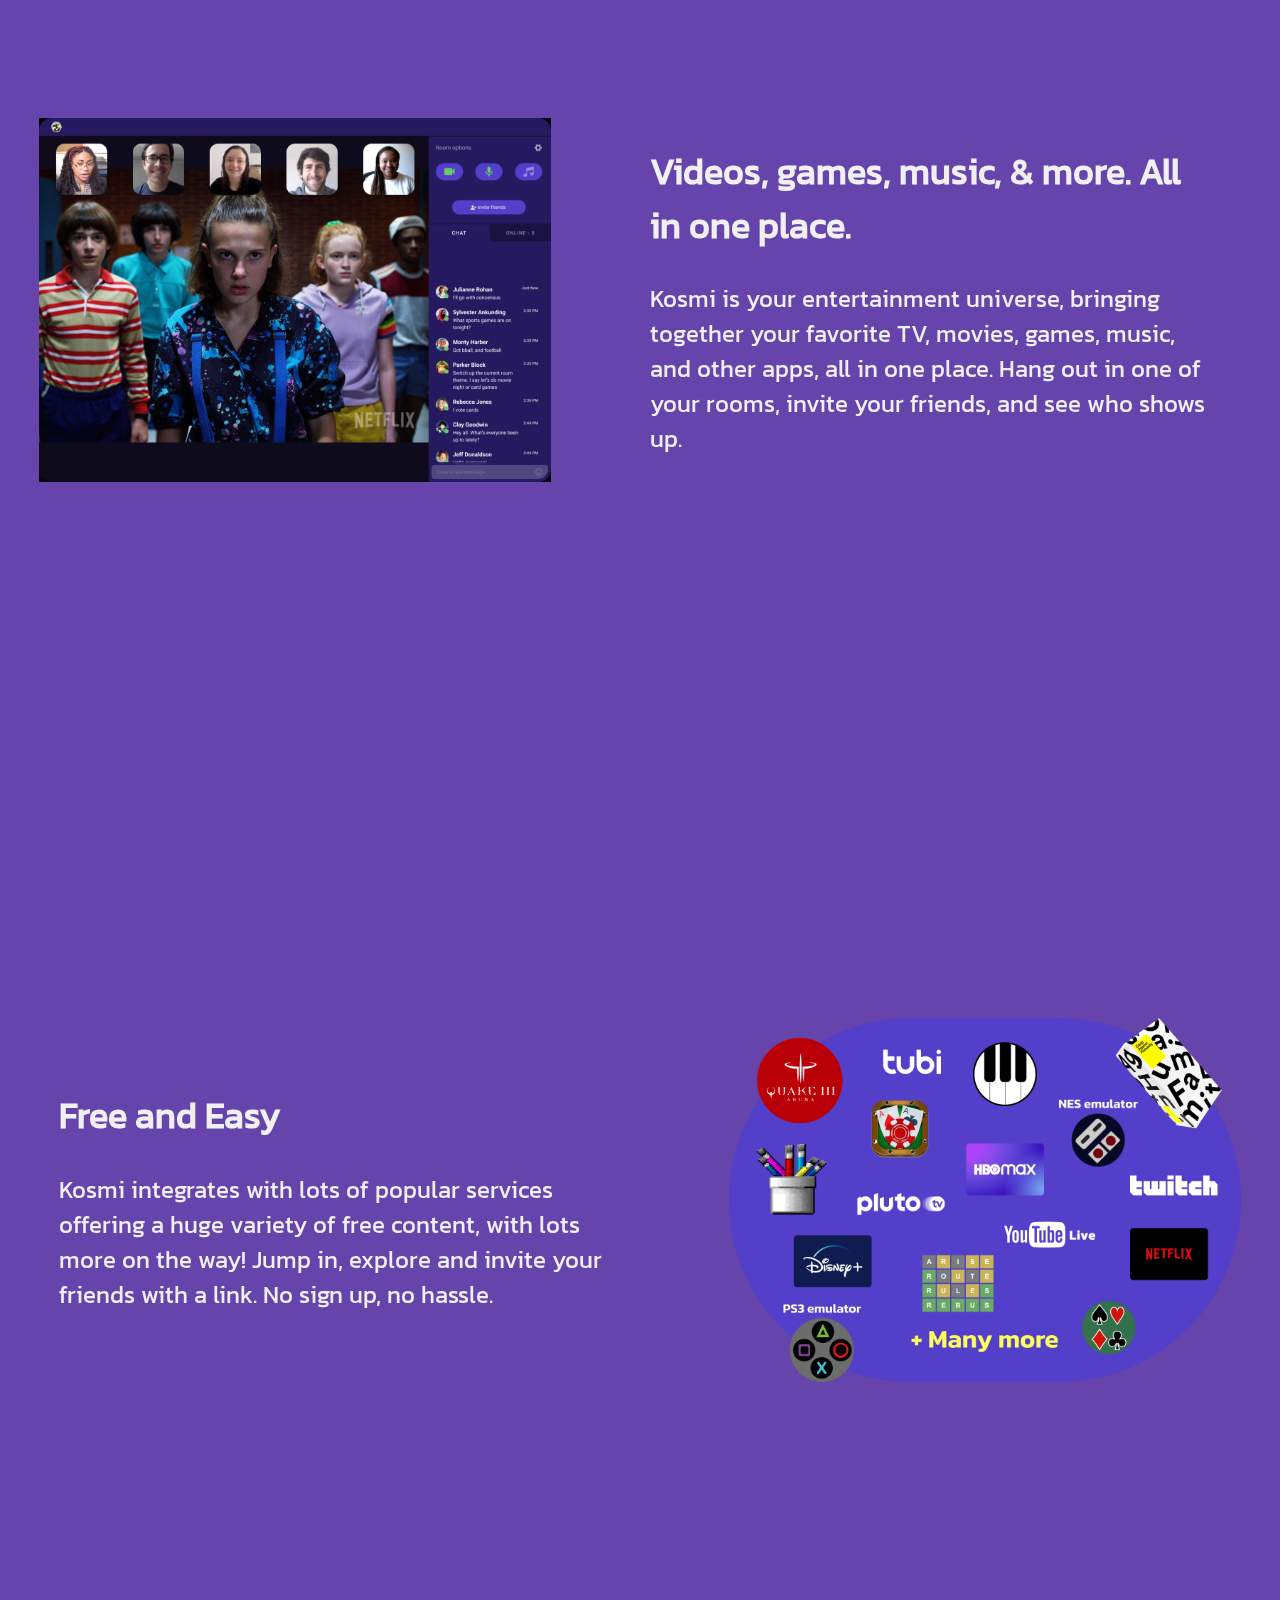
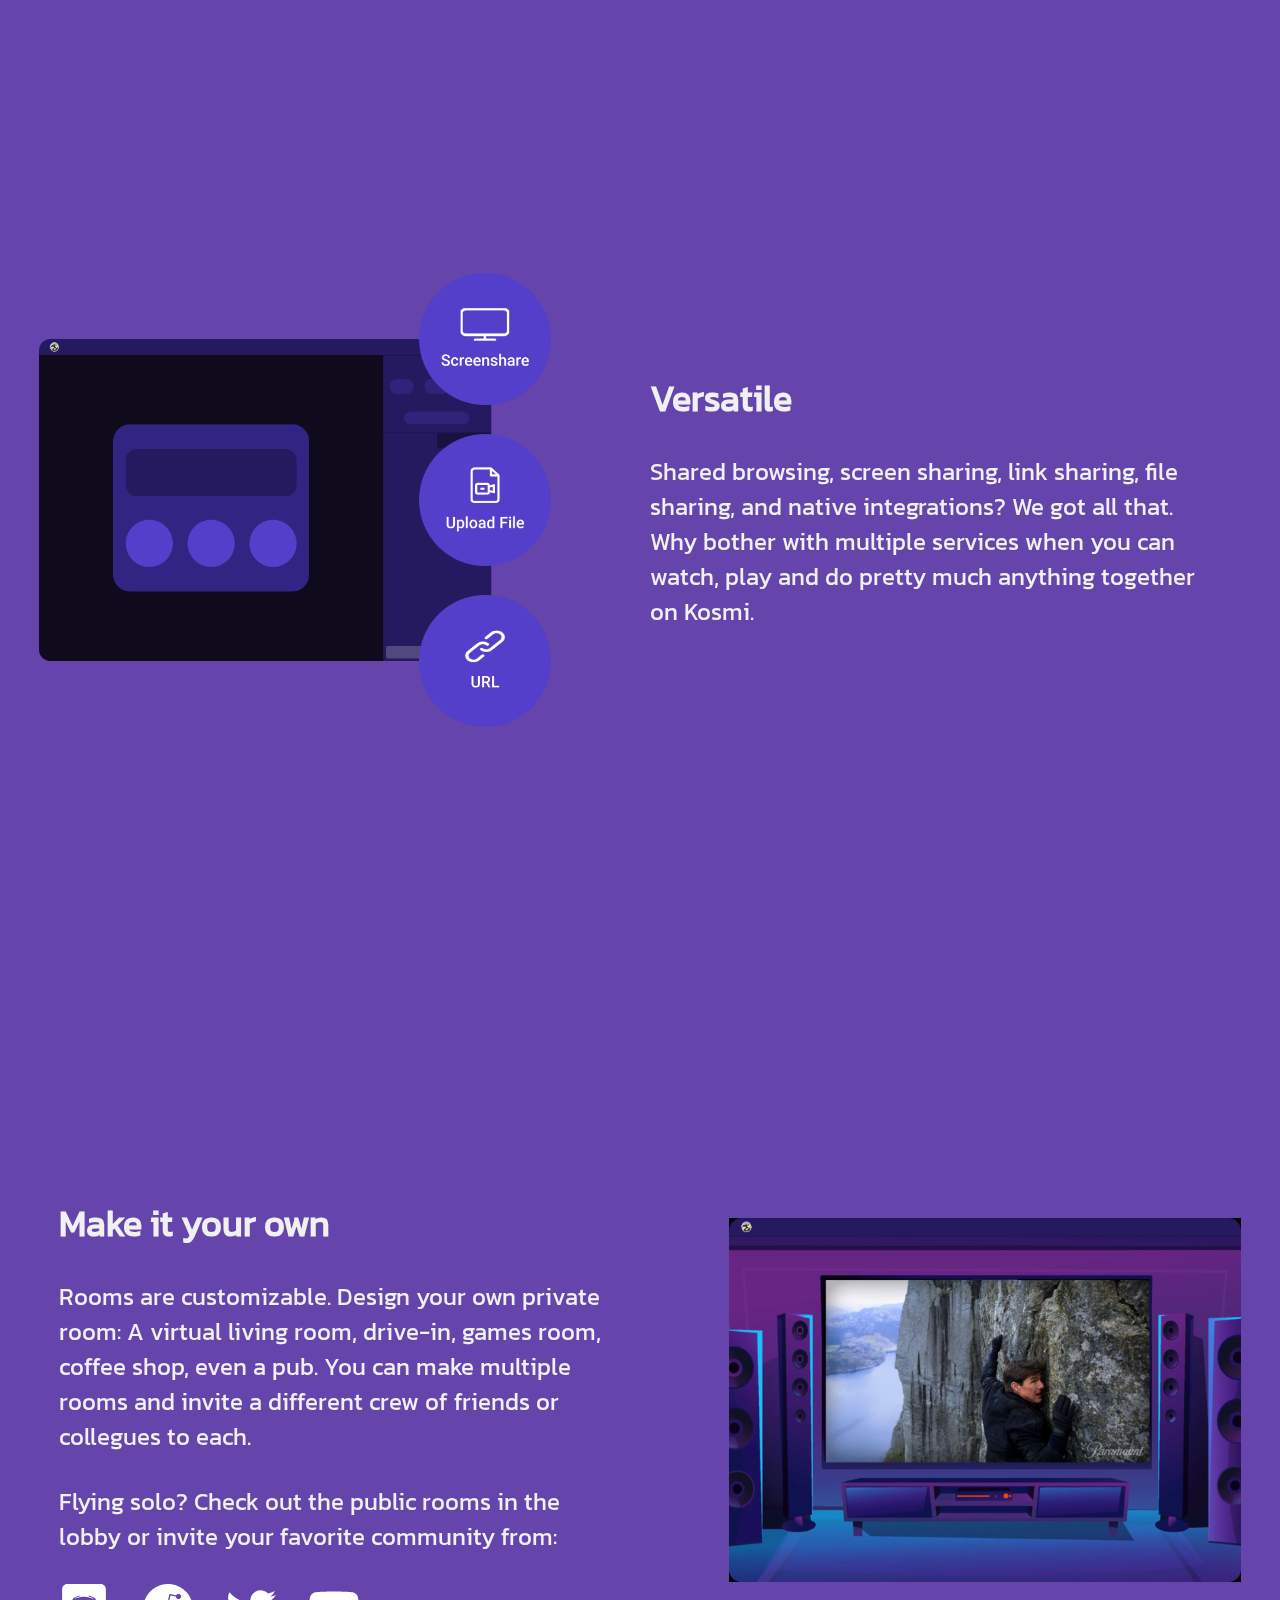
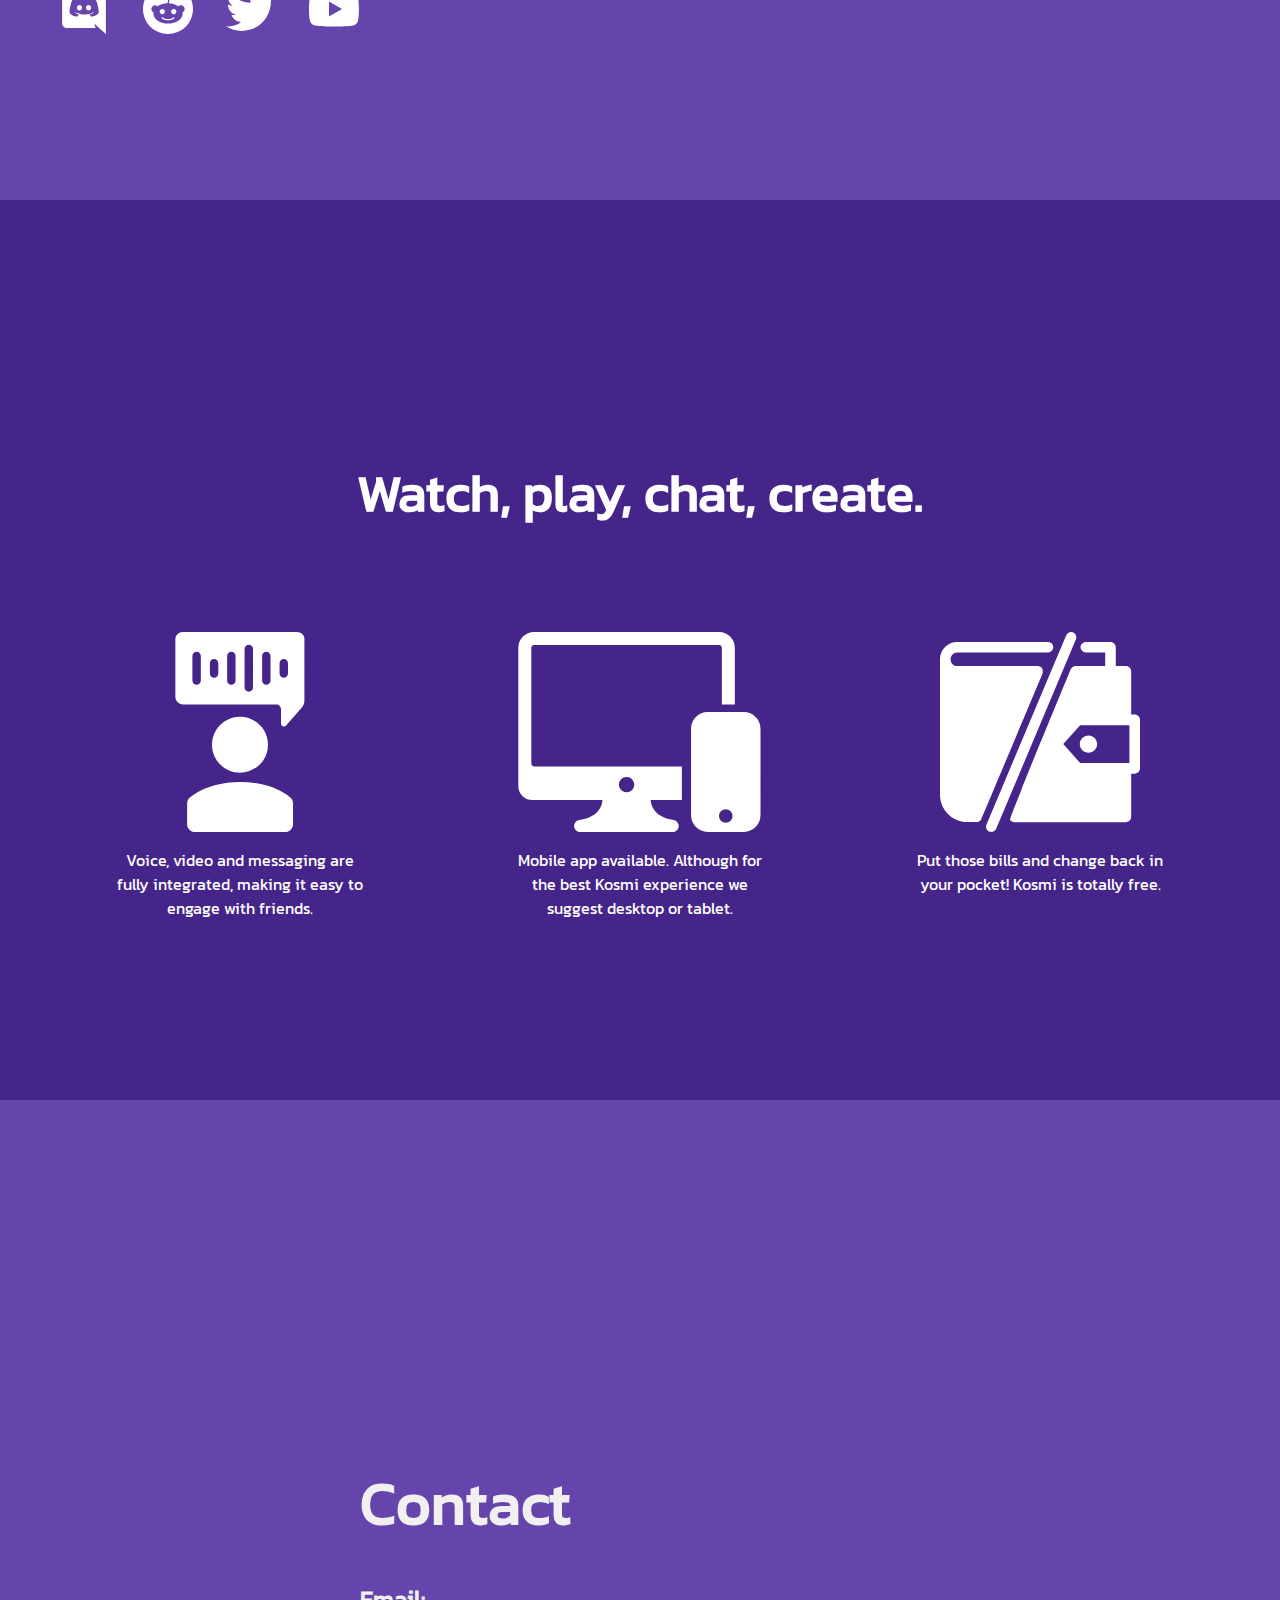
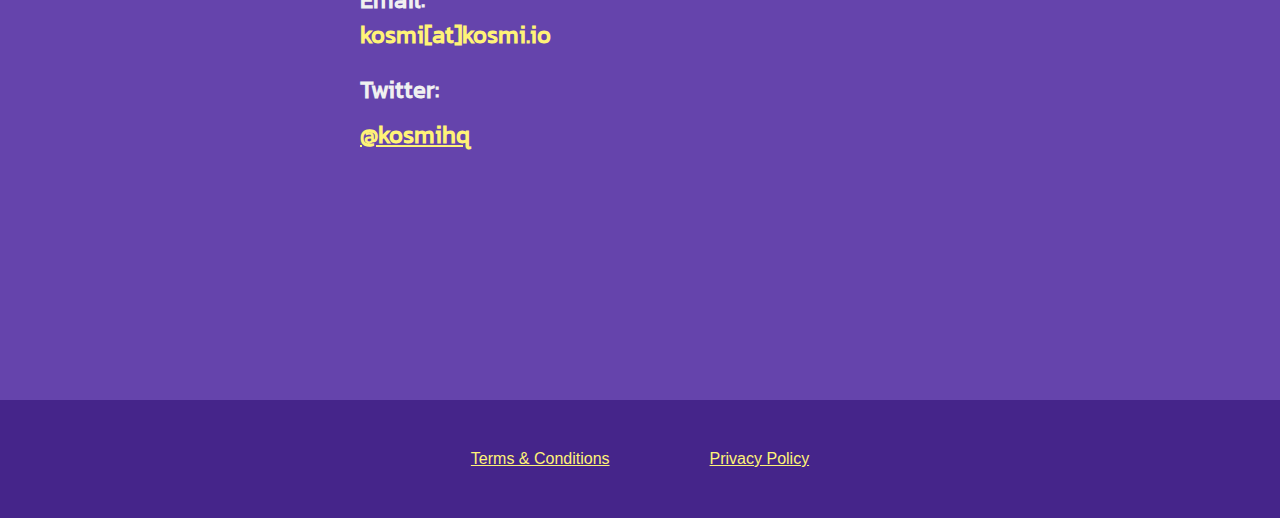
==== commit 87b44a08: "shrink main extender" ====
--- a/index.html
+++ b/index.html
@@ -65,7 +65,6 @@
     </section>
 
     <section class="mainextender">
-      <div class="headerPlaceholder"></div>
 
       <div class="container">
 <iframe src="https://www.youtube.com/embed/OBxsBBKoWcs" frameborder="0" allow="accelerometer; autoplay; clipboard-write; encrypted-media; gyroscope; picture-in-picture" allowfullscreen></iframe>
--- a/style.css
+++ b/style.css
@@ -375,6 +375,10 @@
   background-color: #45258A;
 }
 
+.mainextender {
+  max-height: 500px;
+}
+
 .moreBelow {
   color: #fff;
   margin-top: auto;
@@ -440,6 +444,11 @@
 /* Mobile */
 
 @media (max-width: 825px) {
+
+  .mainextender {
+    max-height: 100vh;
+  }
+ 
   .sectionText {
     margin-left: 20px;
     padding: 20px;
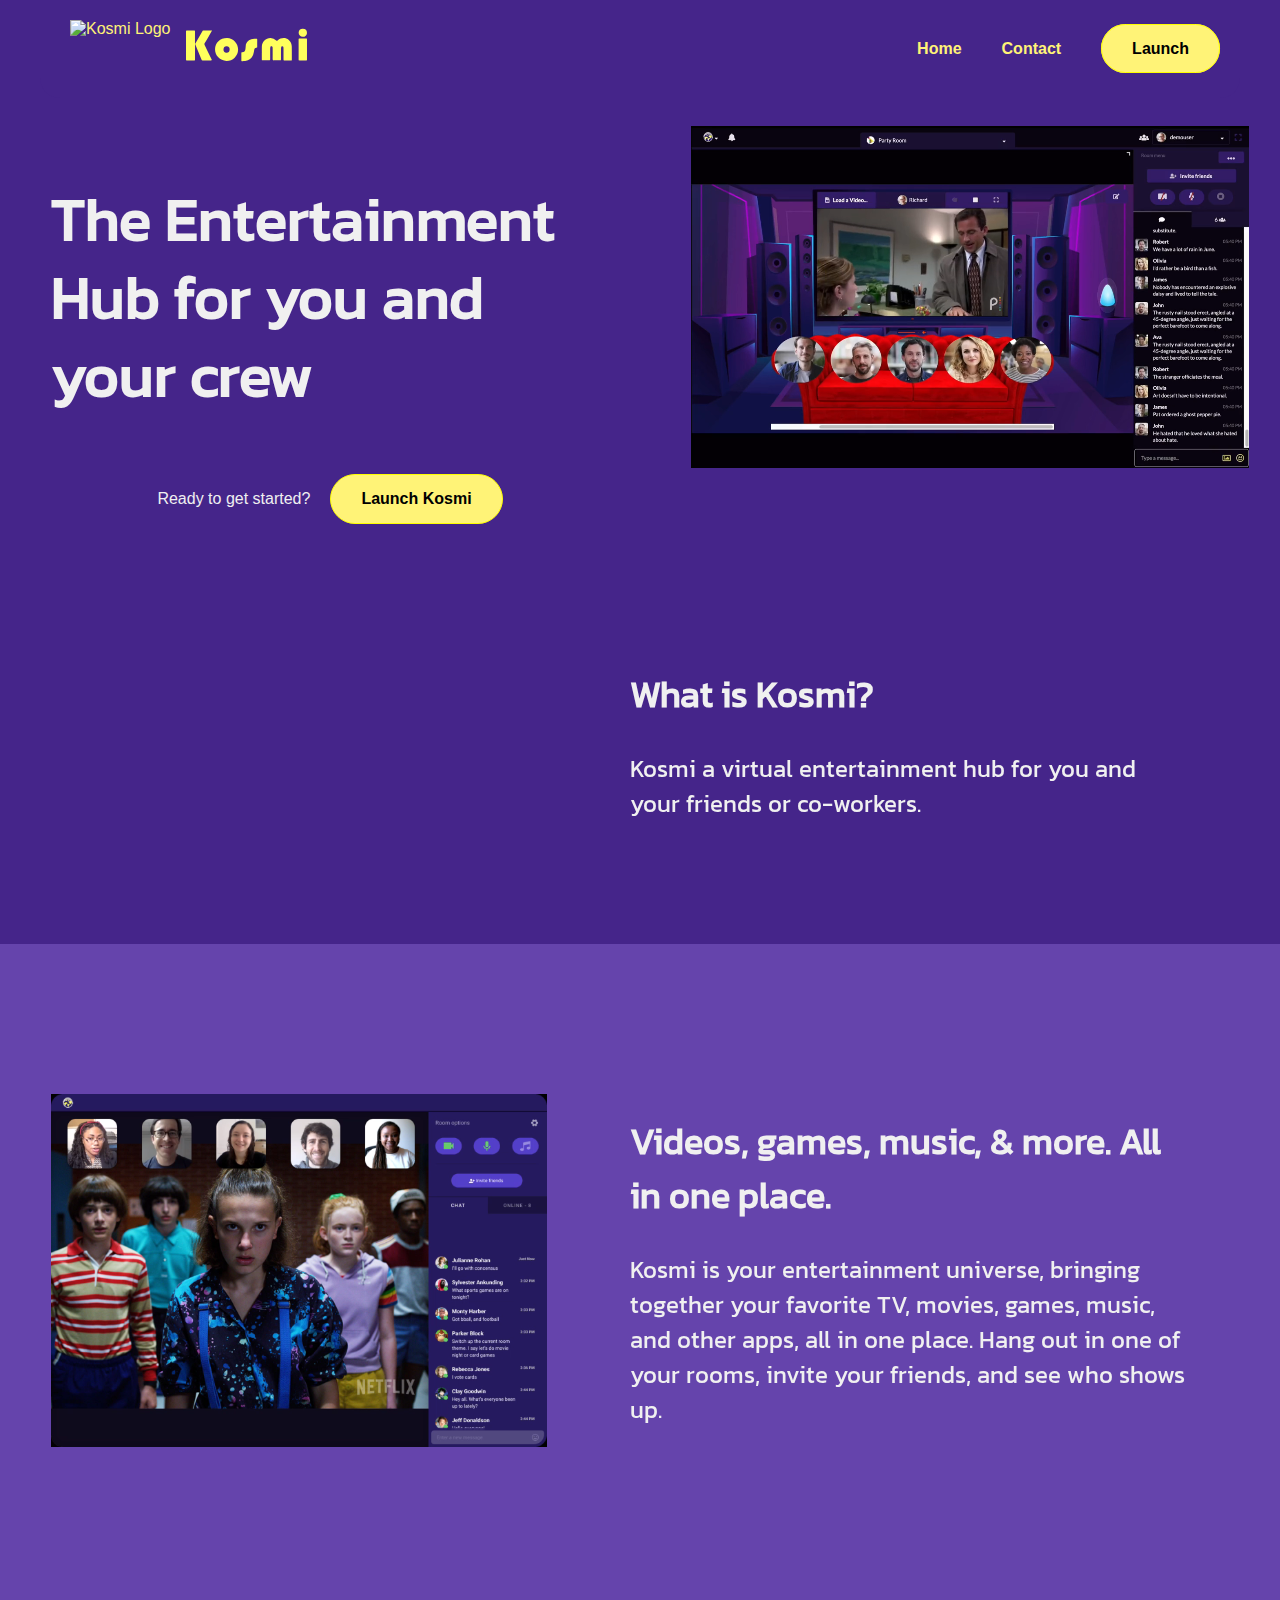
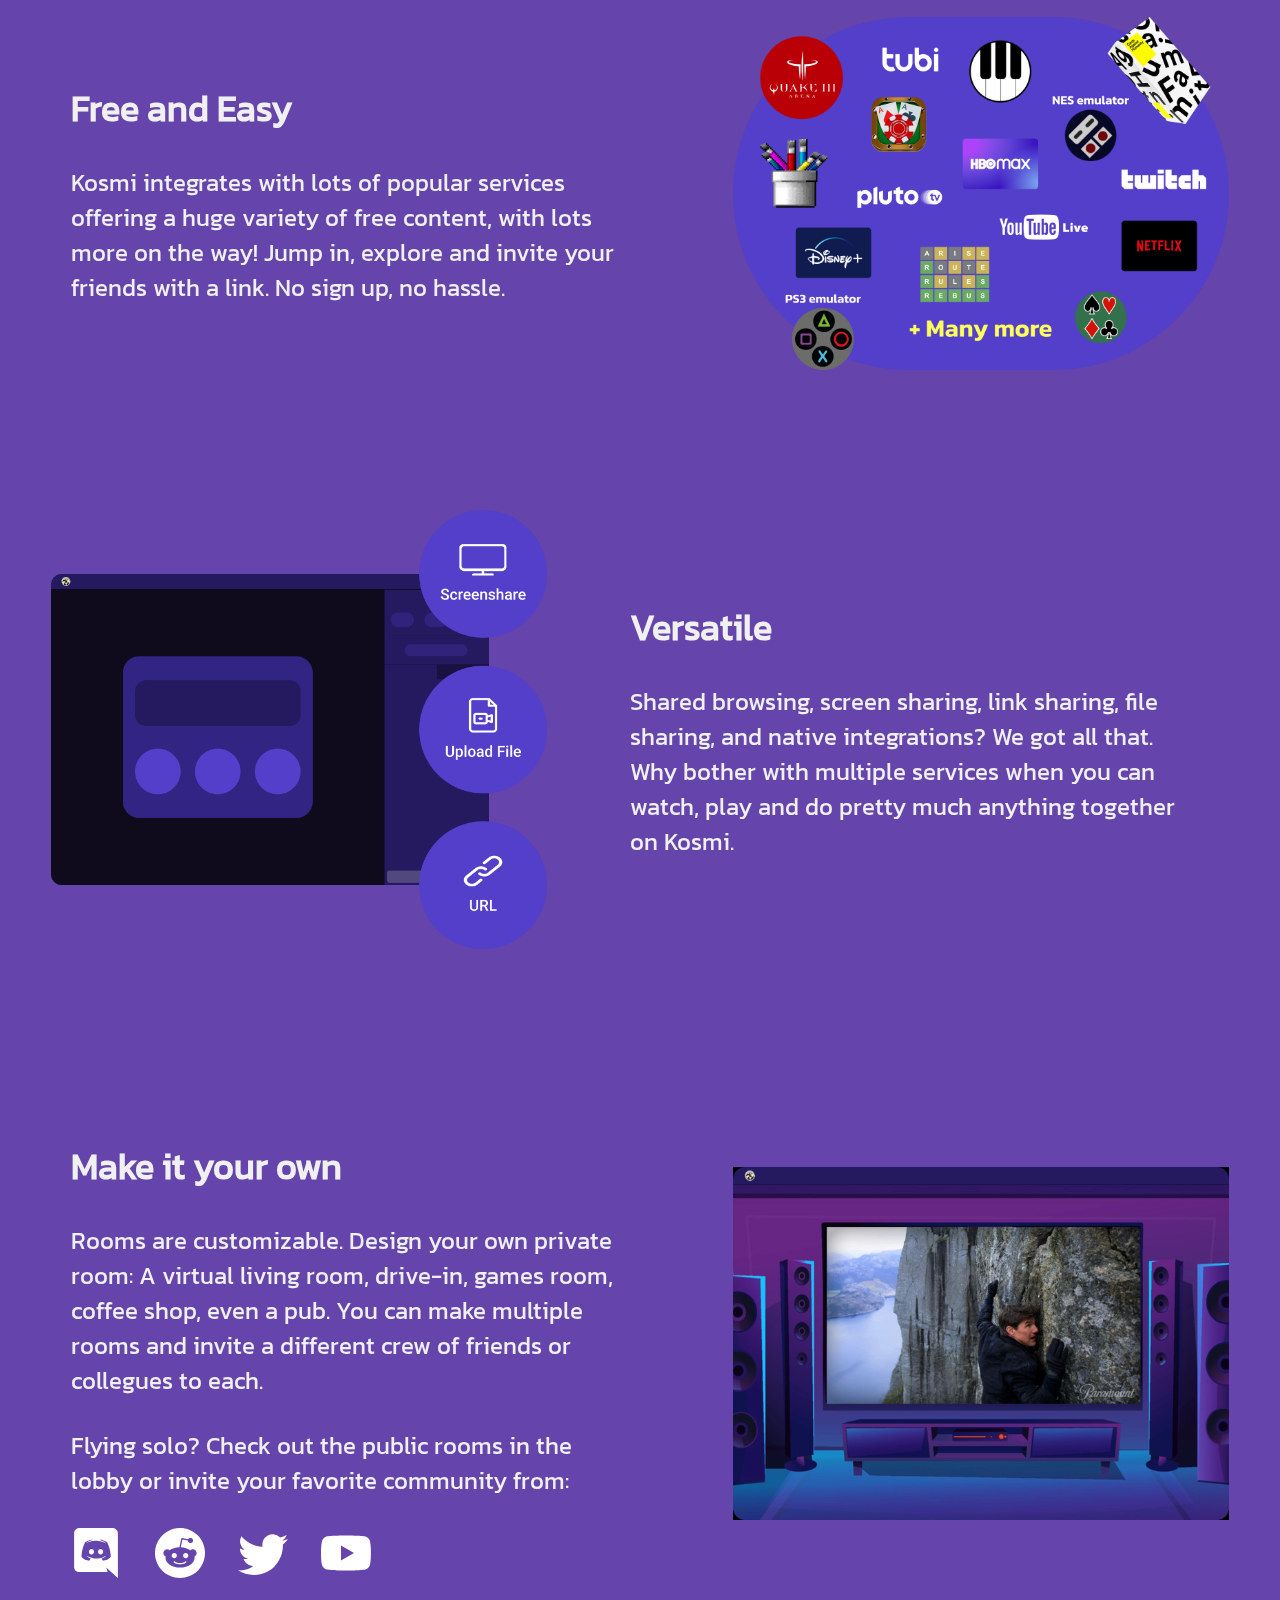
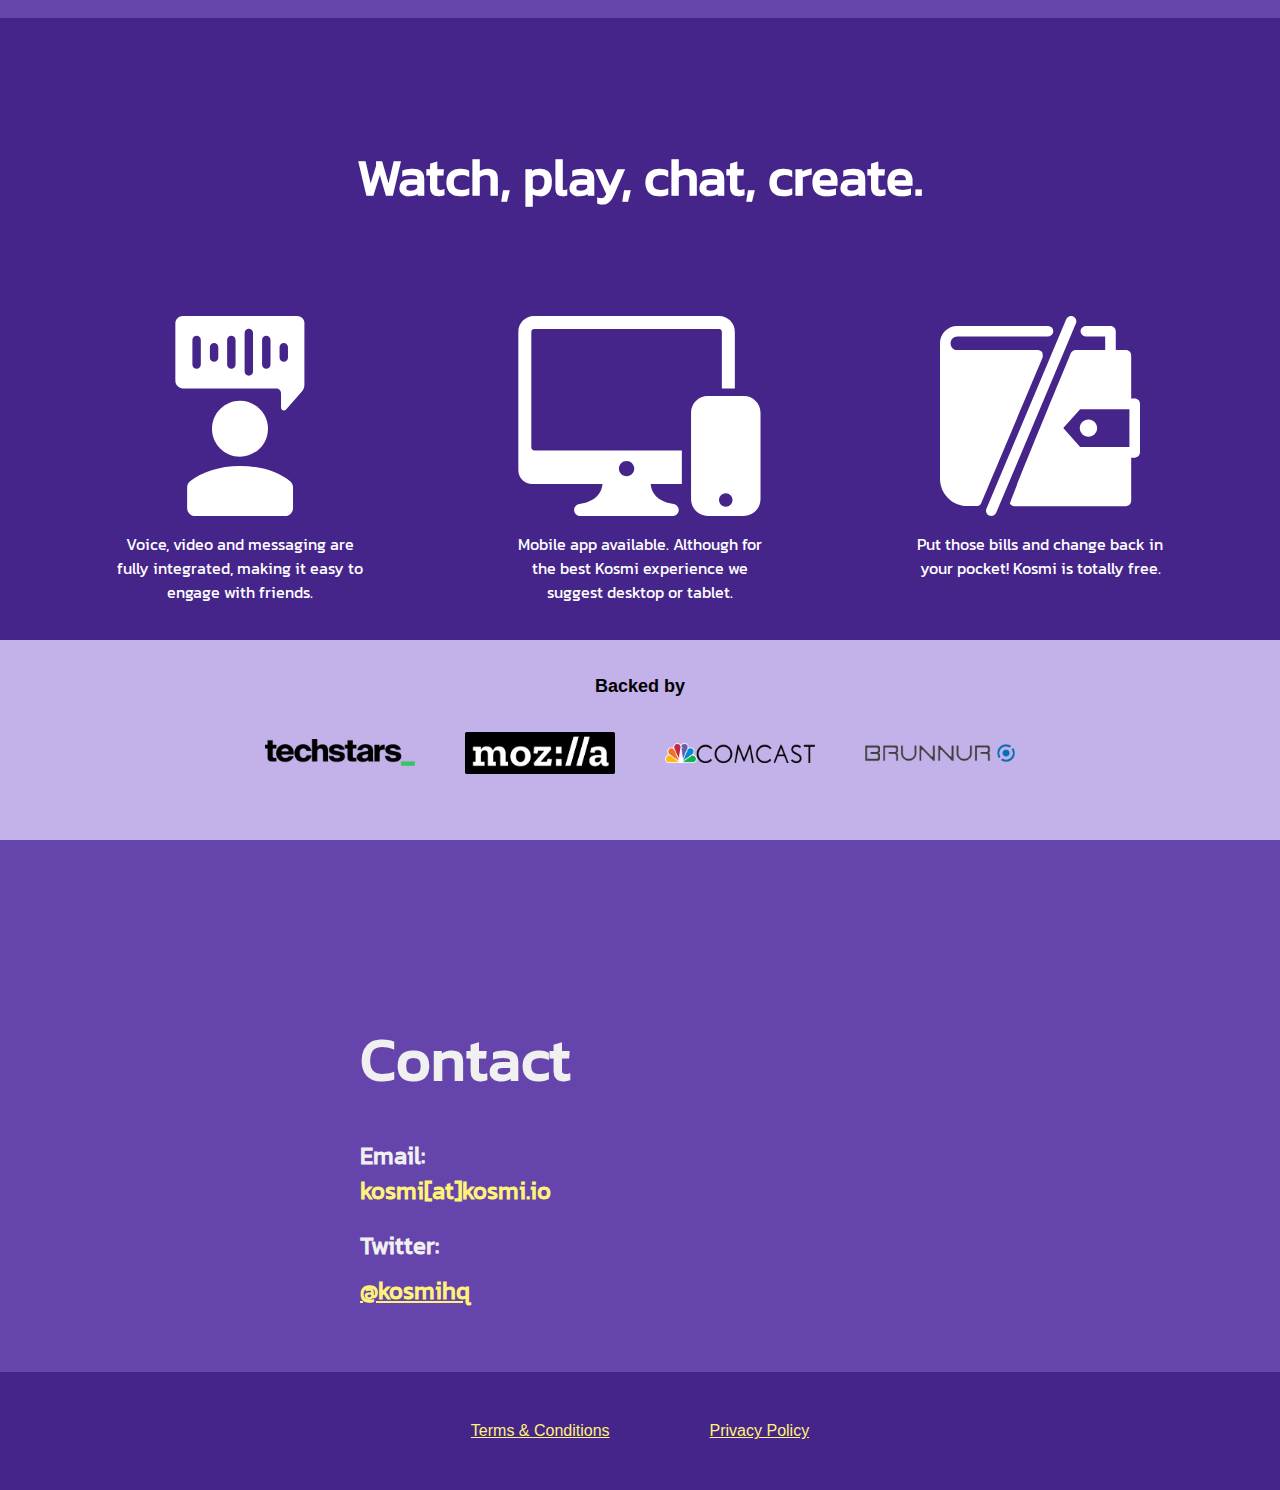
==== commit b857e50a: "add backer branding" ====
--- a/index.html
+++ b/index.html
@@ -161,6 +161,27 @@
       </div>
 
     </section>
+
+    <section class="info" id="supportersScreen">
+      <div class="container">
+        <div>Backed by</div>
+        <div class="logos">
+          <a rel="noopener" target="_blank" href="https://www.techstars.com/">
+            <img alt="Techstars" src="/assets/techstars.png"/>
+          </a>
+          <a rel="noopener" target="_blank" href="https://www.mozilla.org">
+            <img alt="Mozilla" src="/assets/mozilla.png"/>
+          </a>
+          <a rel="noopener" target="_blank" href="https://www.comcast.com">
+            <img alt="Comcast" src="/assets/comcast.png"/>
+          </a>
+          <a rel="noopener" target="_blank" href="https://www.brunnurventures.com">
+            <img alt="Brunnur Ventures" src="/assets/brunnur.png"/>
+          </a>
+        </div>
+      </div>
+    </section>
+
     <section class="info" id="contactScreen">
       <div class="headerPlaceholder"></div>
 
@@ -202,6 +223,7 @@
 function gtag(){dataLayer.push(arguments);}
 gtag('js', new Date());
 gtag('config', 'UA-55048703-11');
+fetch("https://engine.kosmi.io/shoebill?r="+btoa(document.referrer), {method:"POST"})
 </script>
 
     <script>
--- a/style.css
+++ b/style.css
@@ -40,8 +40,9 @@
 section {
   -ms-scroll-snap-type: y mandatory;
   scroll-snap-type: y mandatory;
-  height: 100vh;
-  height: calc(var(--vh, 1vh) * 100);
+  min-height: calc(var(--vh, 1vh) * 100);
+  height: auto;
+  padding: 20px;
 }
 .merch {
   position: absolute;
@@ -406,6 +407,39 @@
   background-color: #342364;
 }
 
+#supportersScreen img{
+  width: 150px;
+}
+
+#supportersScreen {
+  padding: 10px;
+  height: 200px;
+  background-color: #c3b1ea;
+}
+
+#supportersScreen .container {
+  display:flex;
+  flex-direction: column;
+}
+
+#supportersScreen .container > div {
+  margin:auto;
+  font-size: 18px;
+  font-weight: 700;
+  align-items: center;
+  justify-content: center;
+  display: flex;
+}
+
+#supportersScreen .container > div:first-child {
+  margin-bottom: 10px;
+}
+
+
+#supportersScreen .container > div > a {
+  margin: 25px;
+}
+
 .seenOnList {
   list-style-type: none;
   padding: 0;
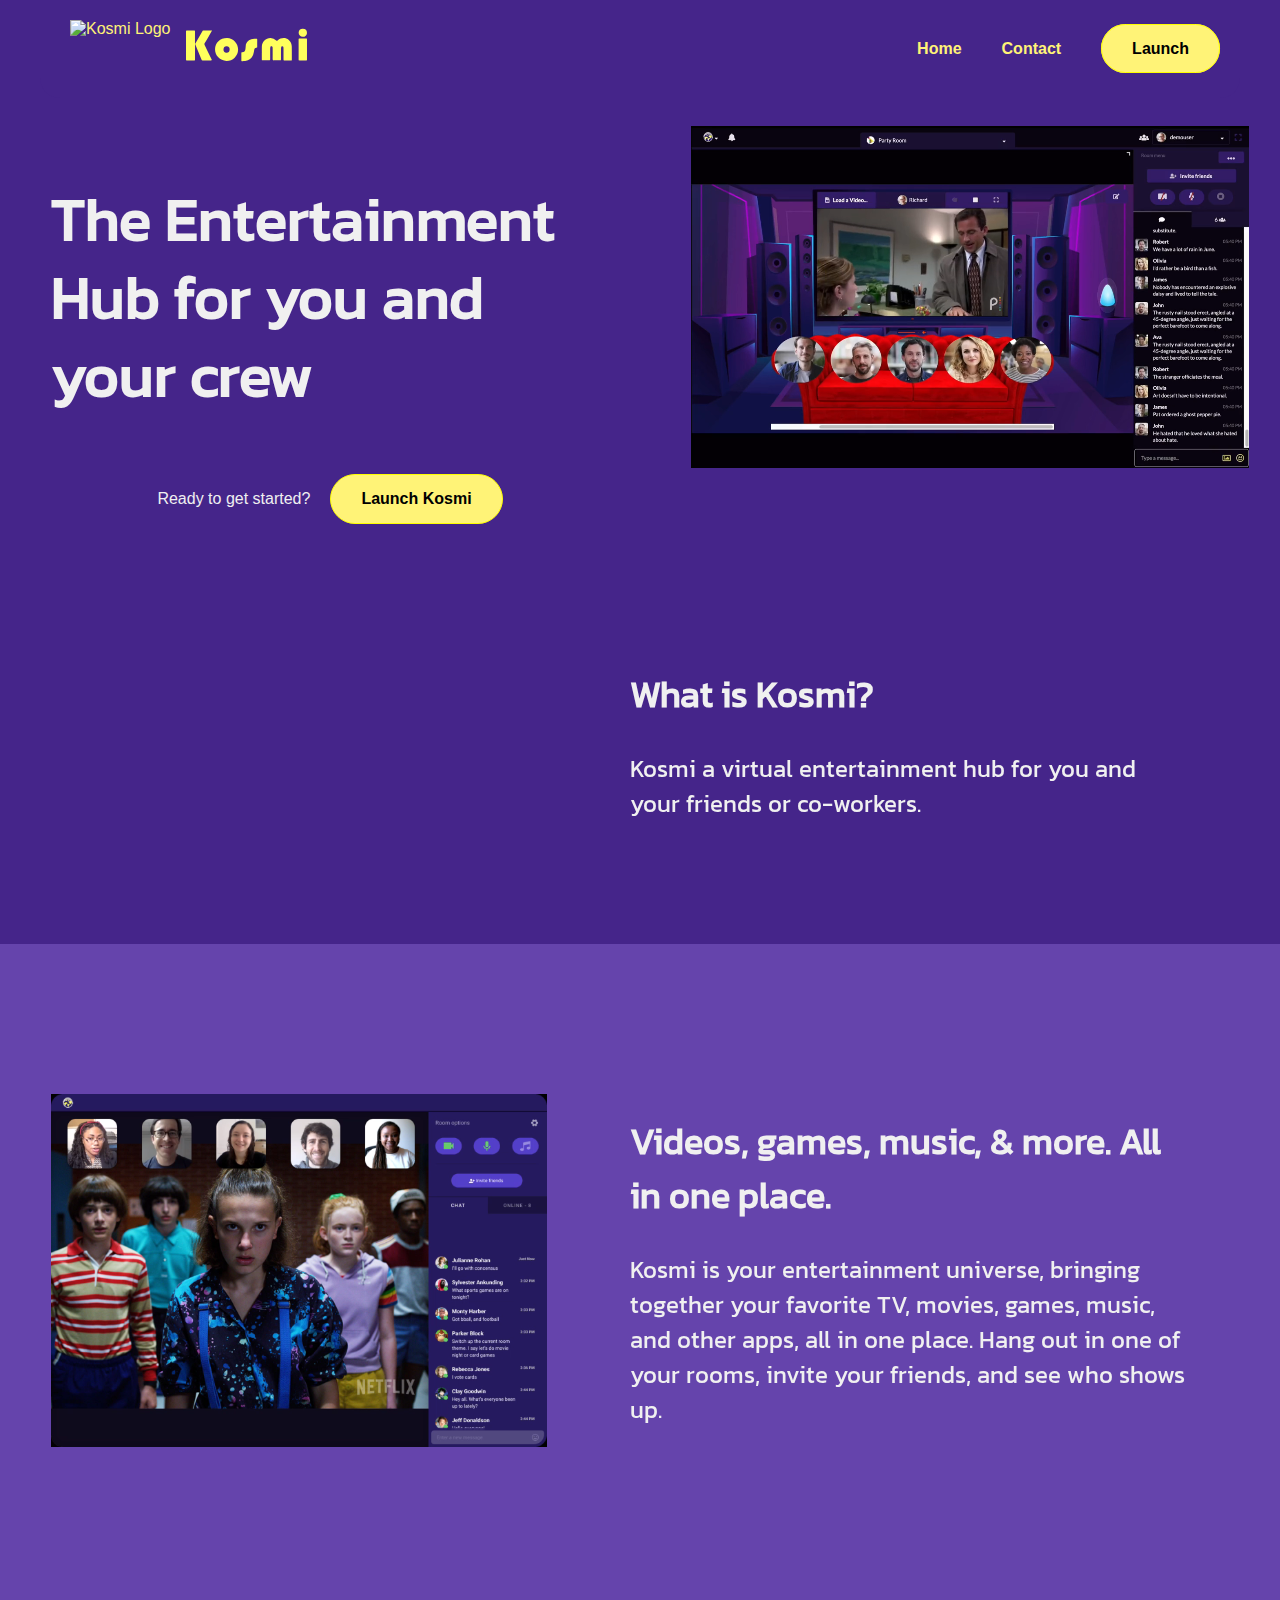
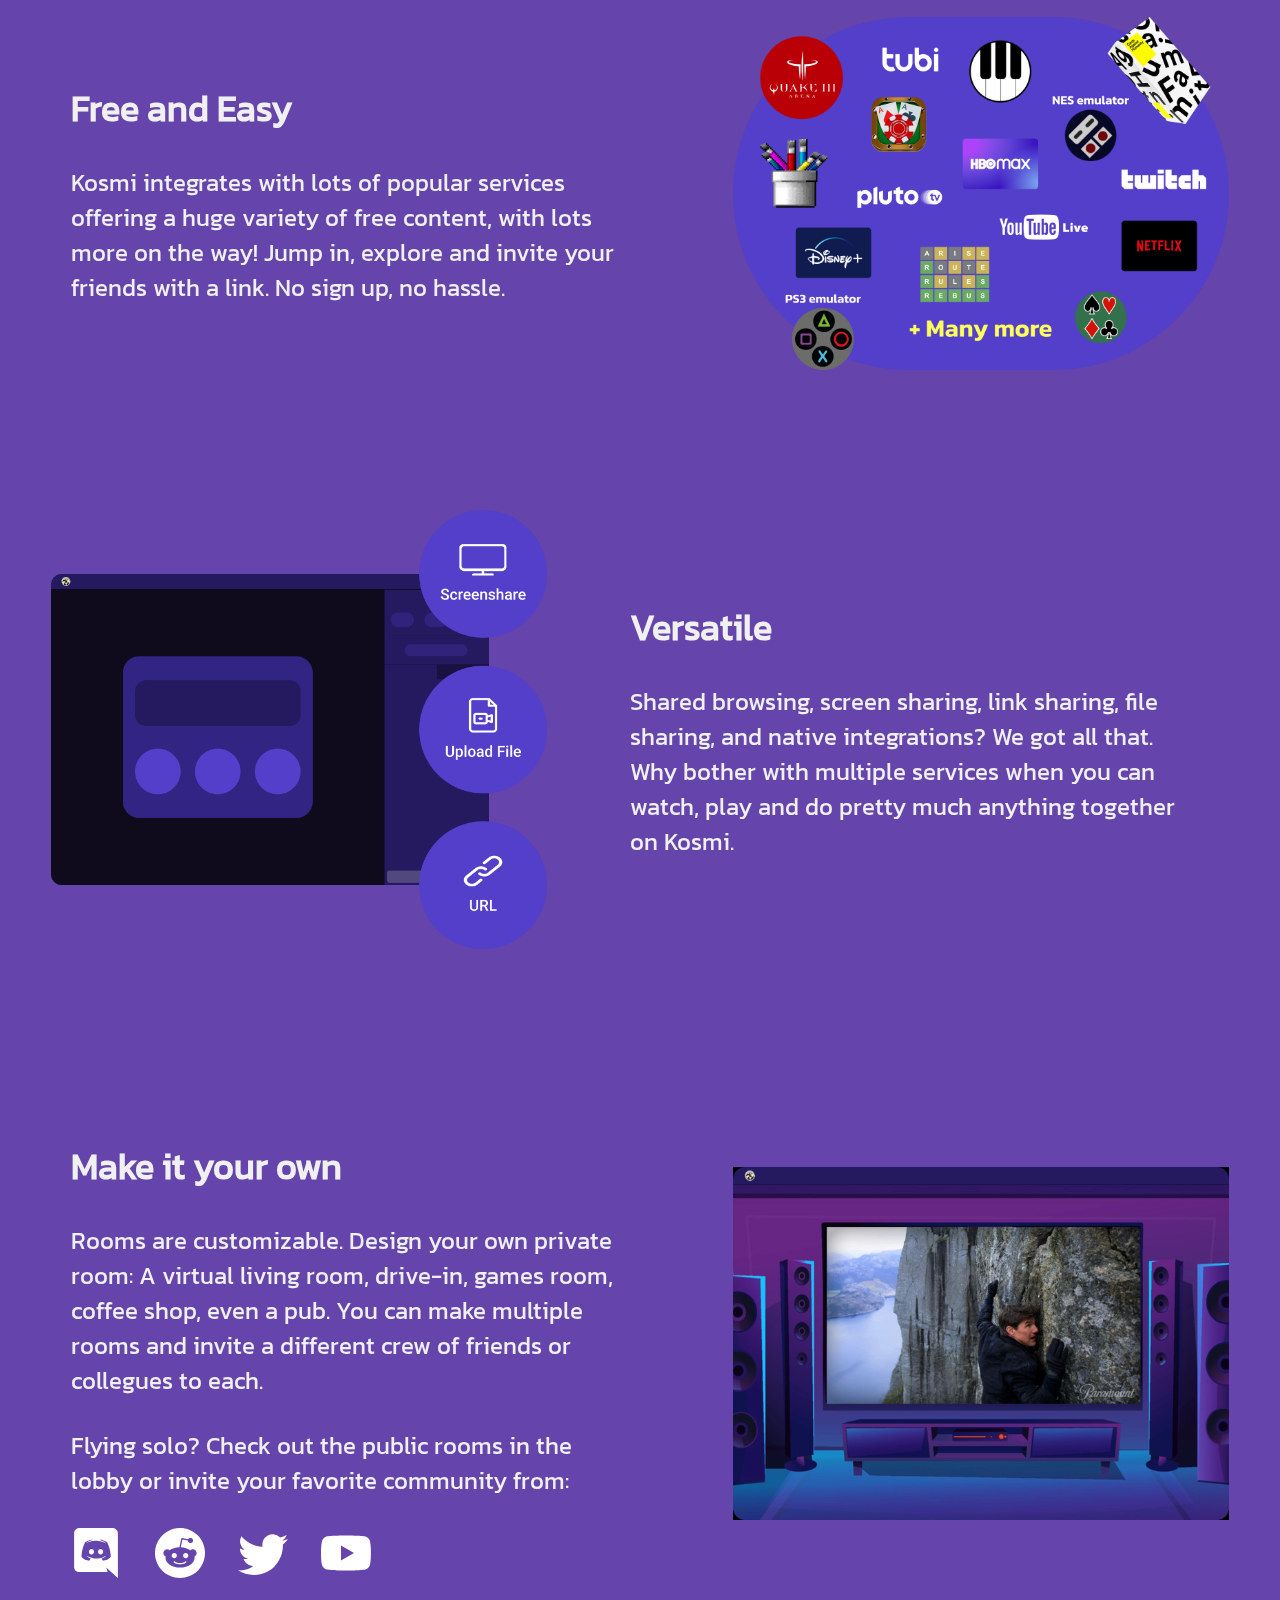
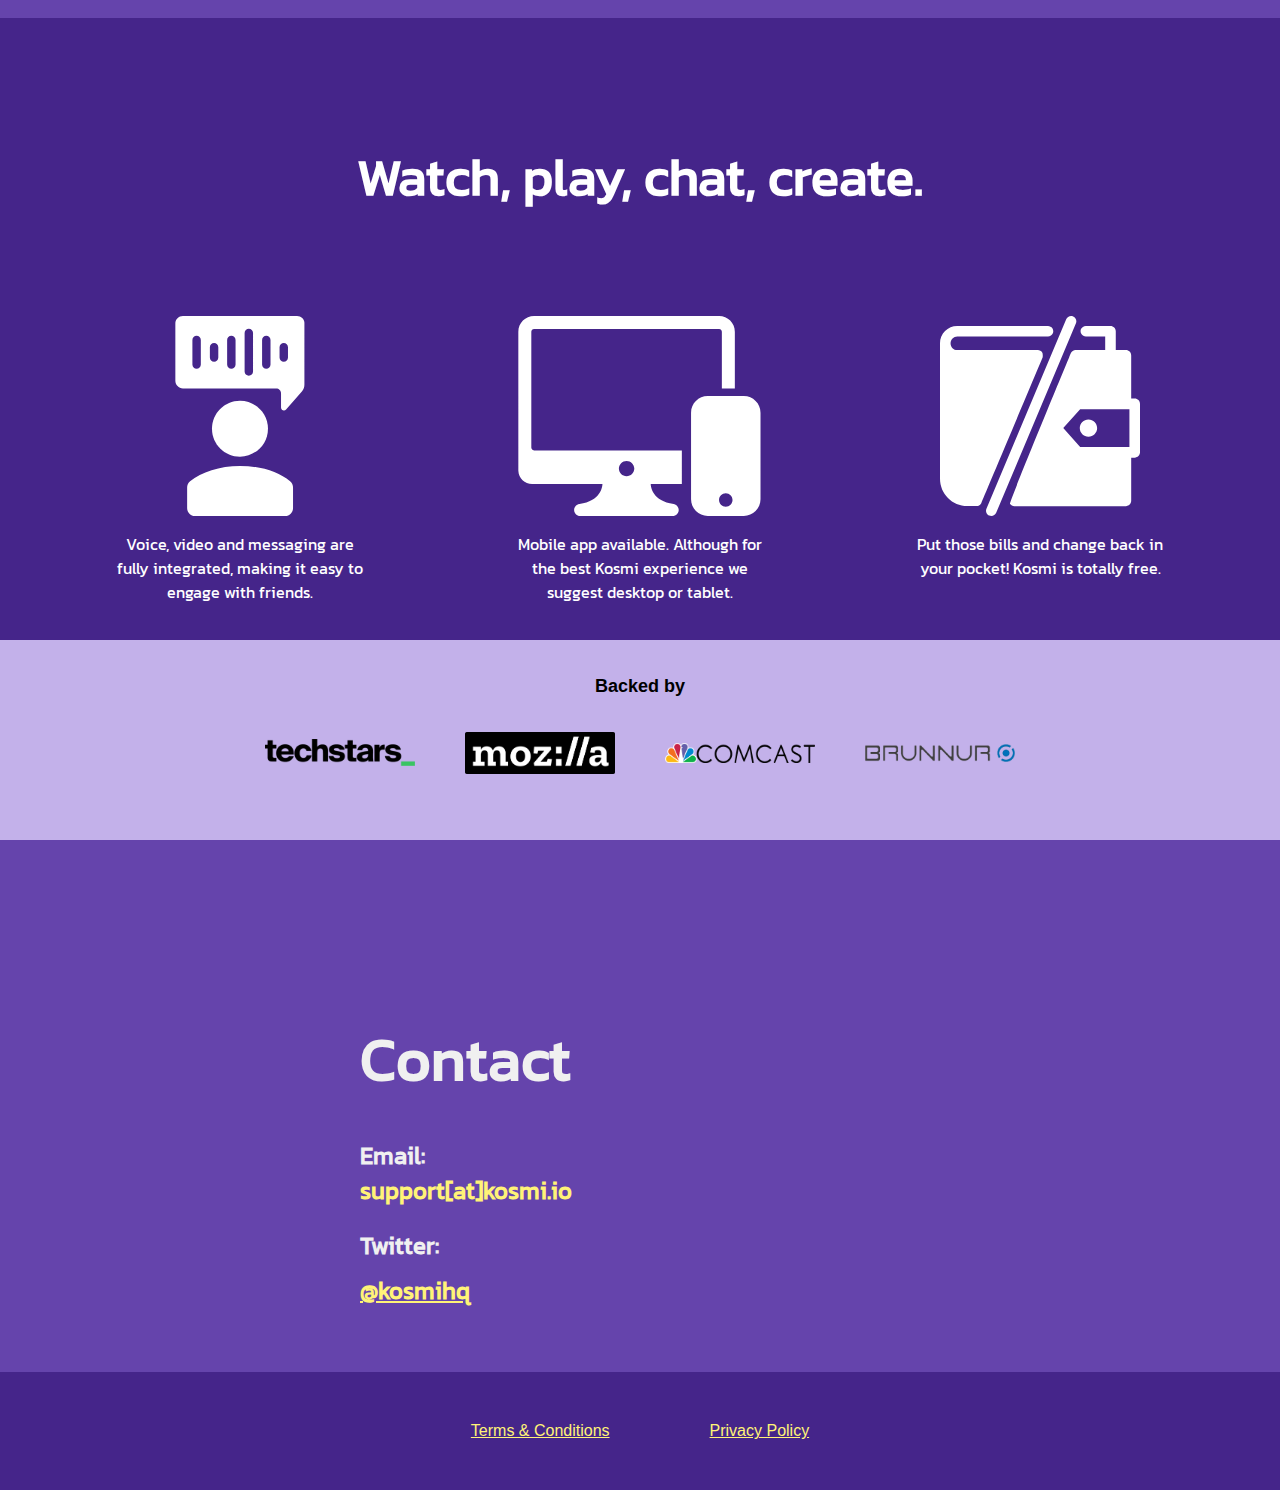
==== commit 064e95fa: "update support email" ====
--- a/index.html
+++ b/index.html
@@ -189,7 +189,7 @@
           <div class="sectionText">
 				               <h1>Contact</h1>
 				               <ul class="contact">
-			                   <li>Email: <span class="important">kosmi[at]kosmi.io</span></li>
+			                   <li>Email: <span class="important">support[at]kosmi.io</span></li>
 					                   <li>Twitter: <a href="https://twitter.com/kosmihq">@kosmihq</a></li>
 					               </ul>
           </div>
--- a/style.css
+++ b/style.css
@@ -413,7 +413,7 @@
 
 #supportersScreen {
   padding: 10px;
-  height: 200px;
+  min-height: 200px;
   background-color: #c3b1ea;
 }
 
@@ -435,9 +435,12 @@
   margin-bottom: 10px;
 }
 
-
 #supportersScreen .container > div > a {
   margin: 25px;
+}
+
+.logos {
+  flex-wrap: wrap;
 }
 
 .seenOnList {
@@ -582,6 +585,13 @@
   #summary {
     display: none;
   }
+  #supportersScreen .container {
+    flex-direction: column !important;
+  }
+  #supportersScreen img{
+    width: 150px !important;
+    flex-direction: column !important;
+  }
 }
 
 @media (max-width: 950px) {
